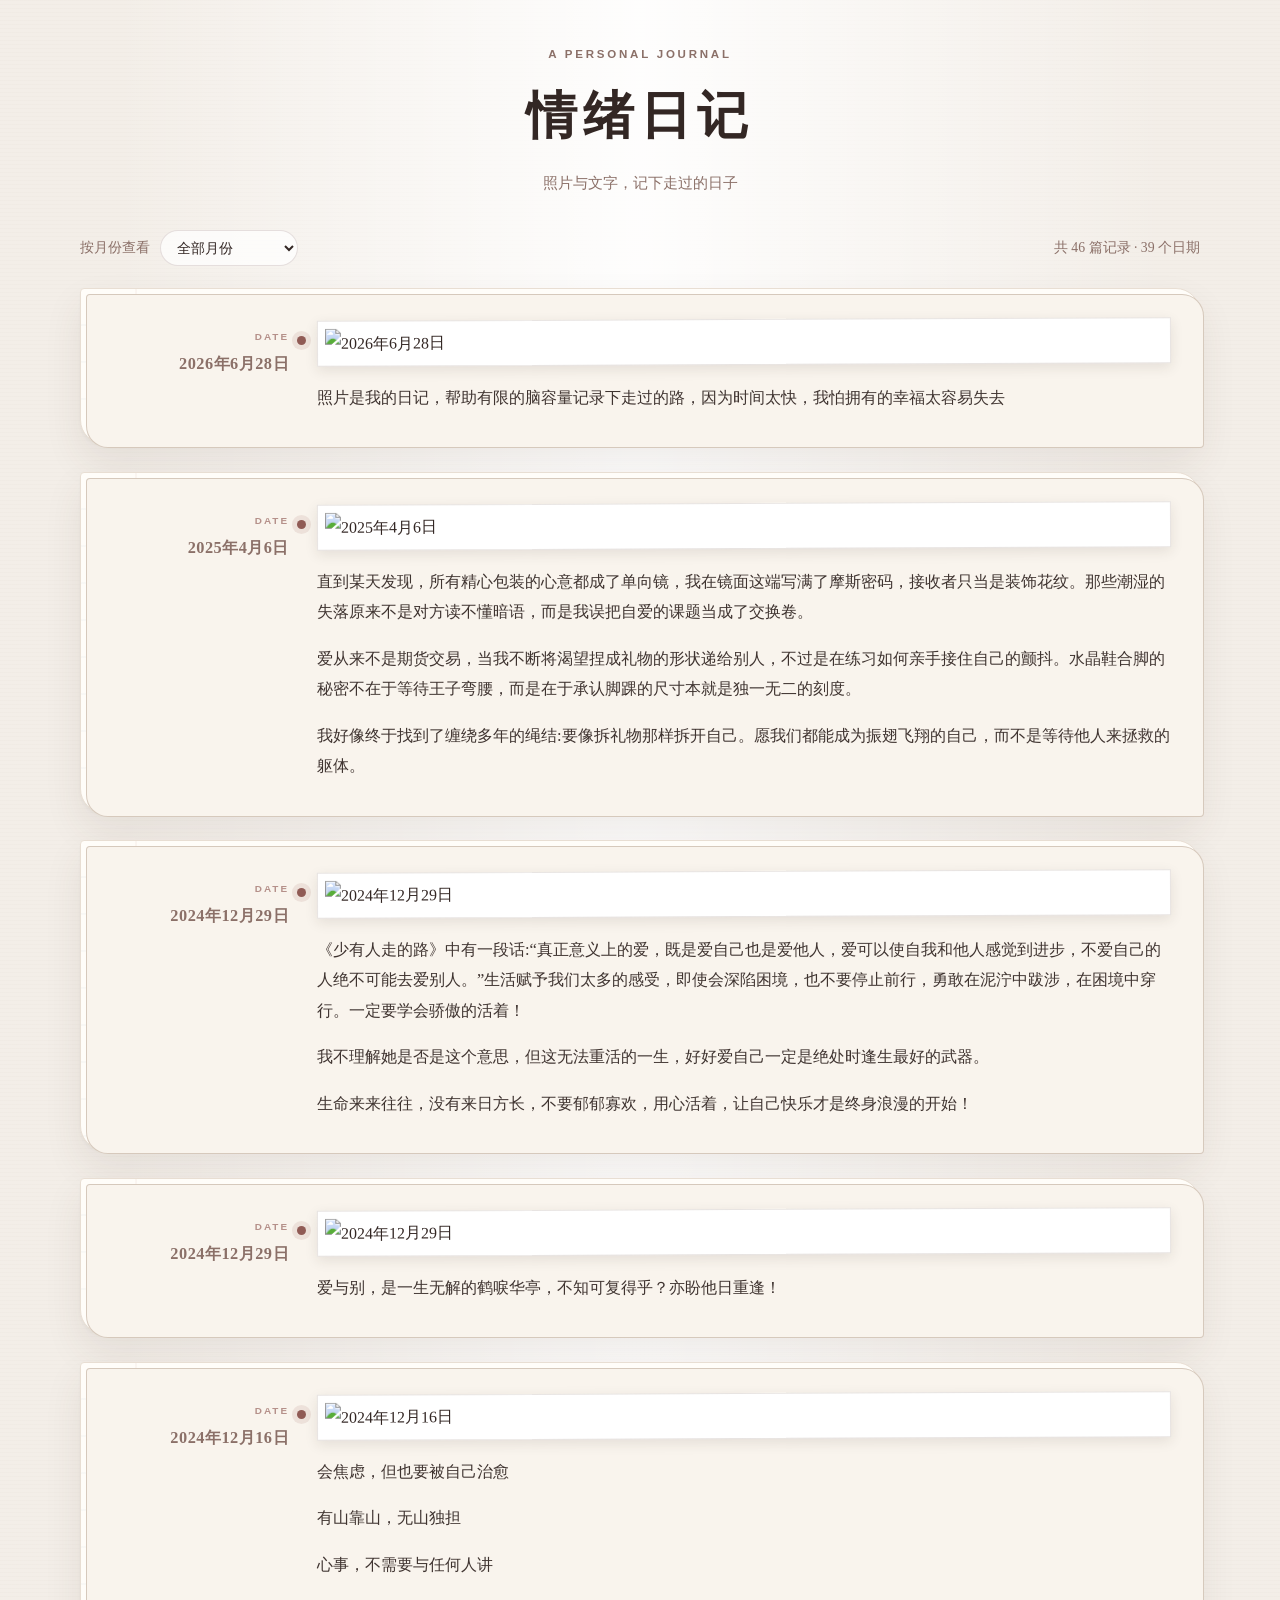
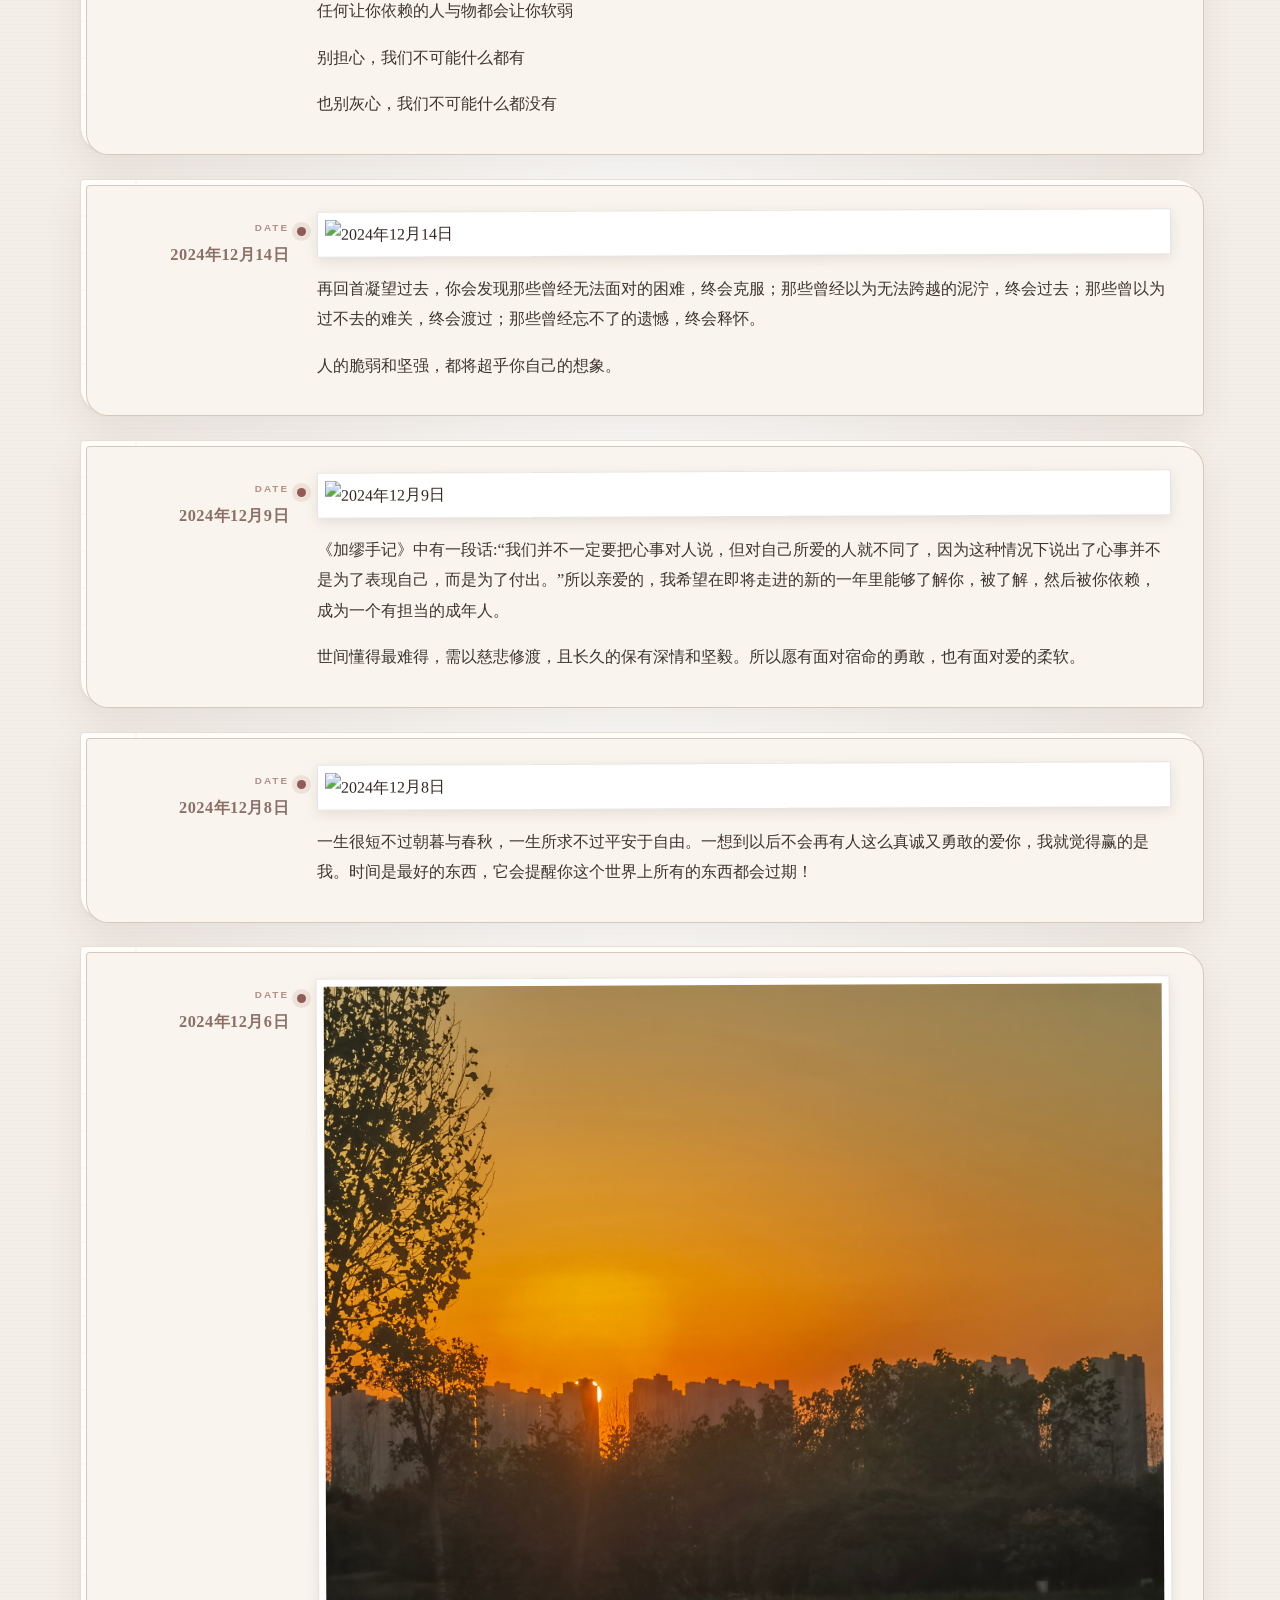
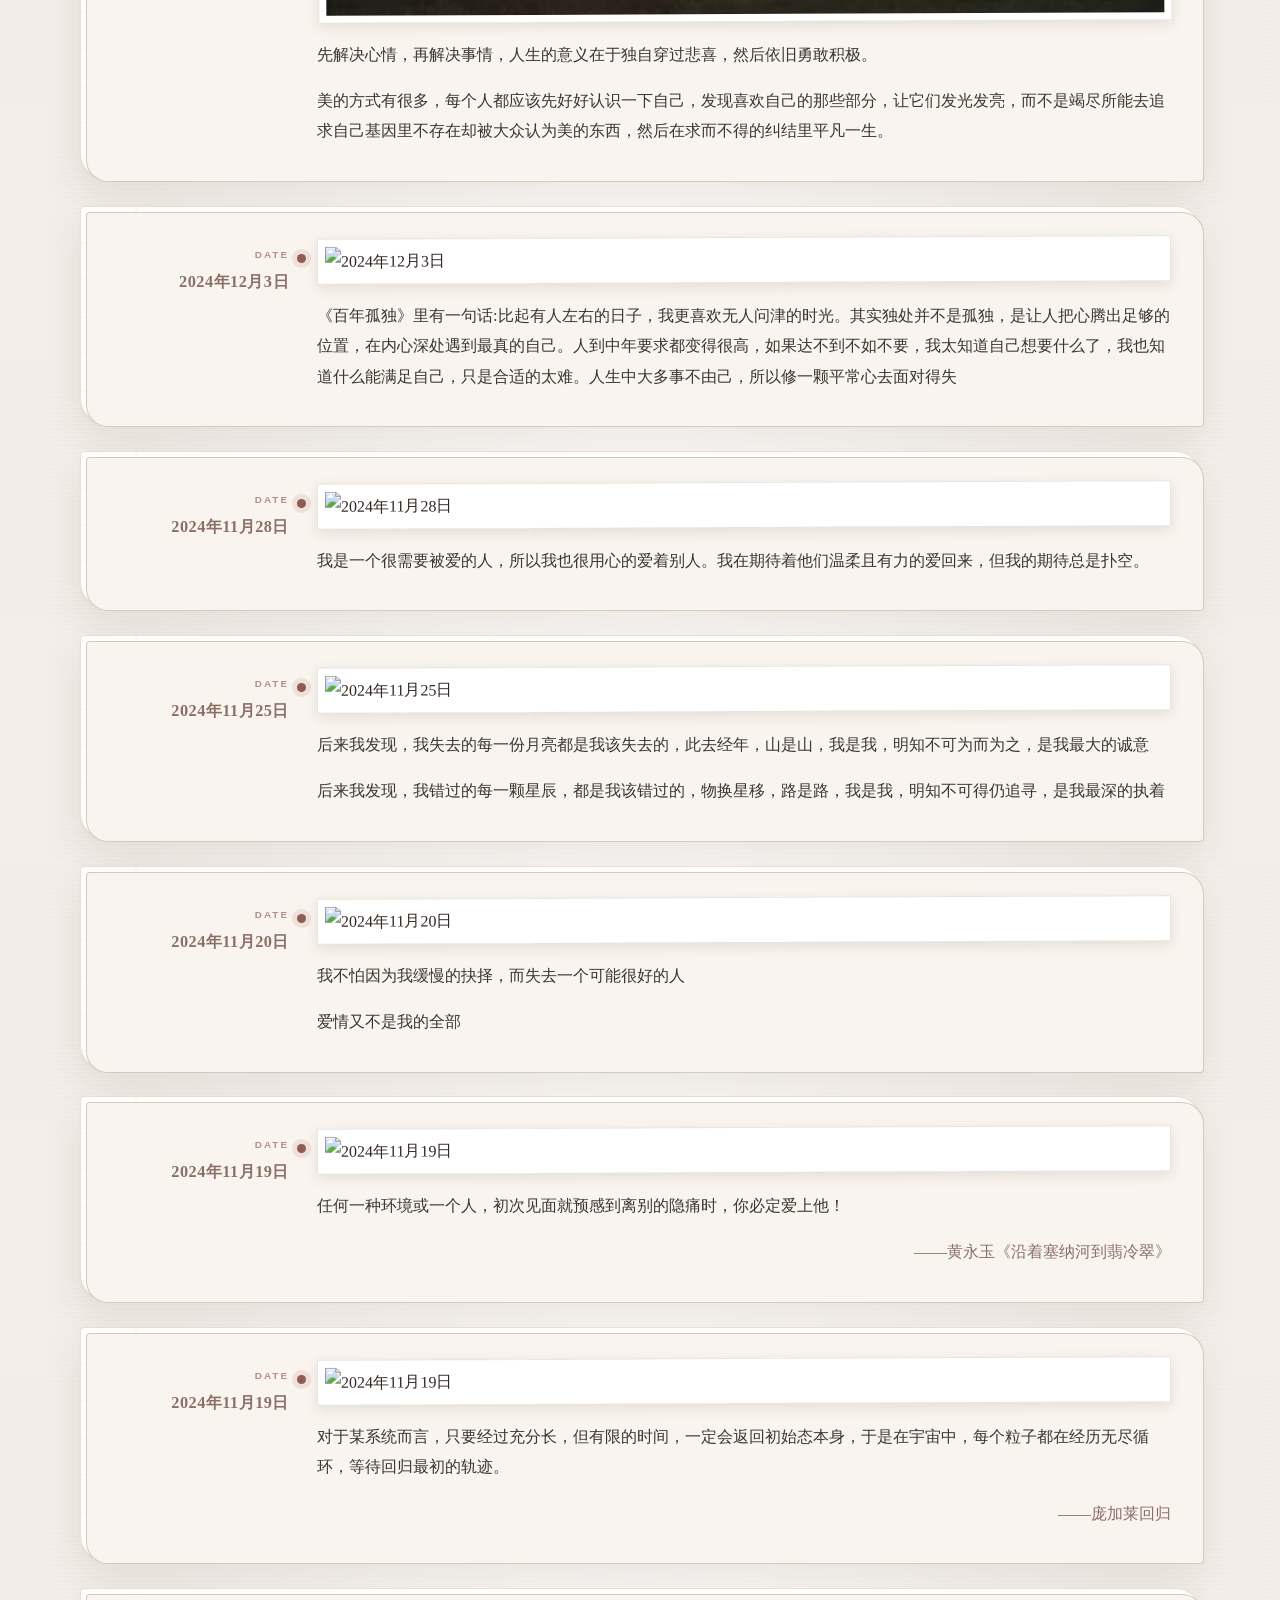
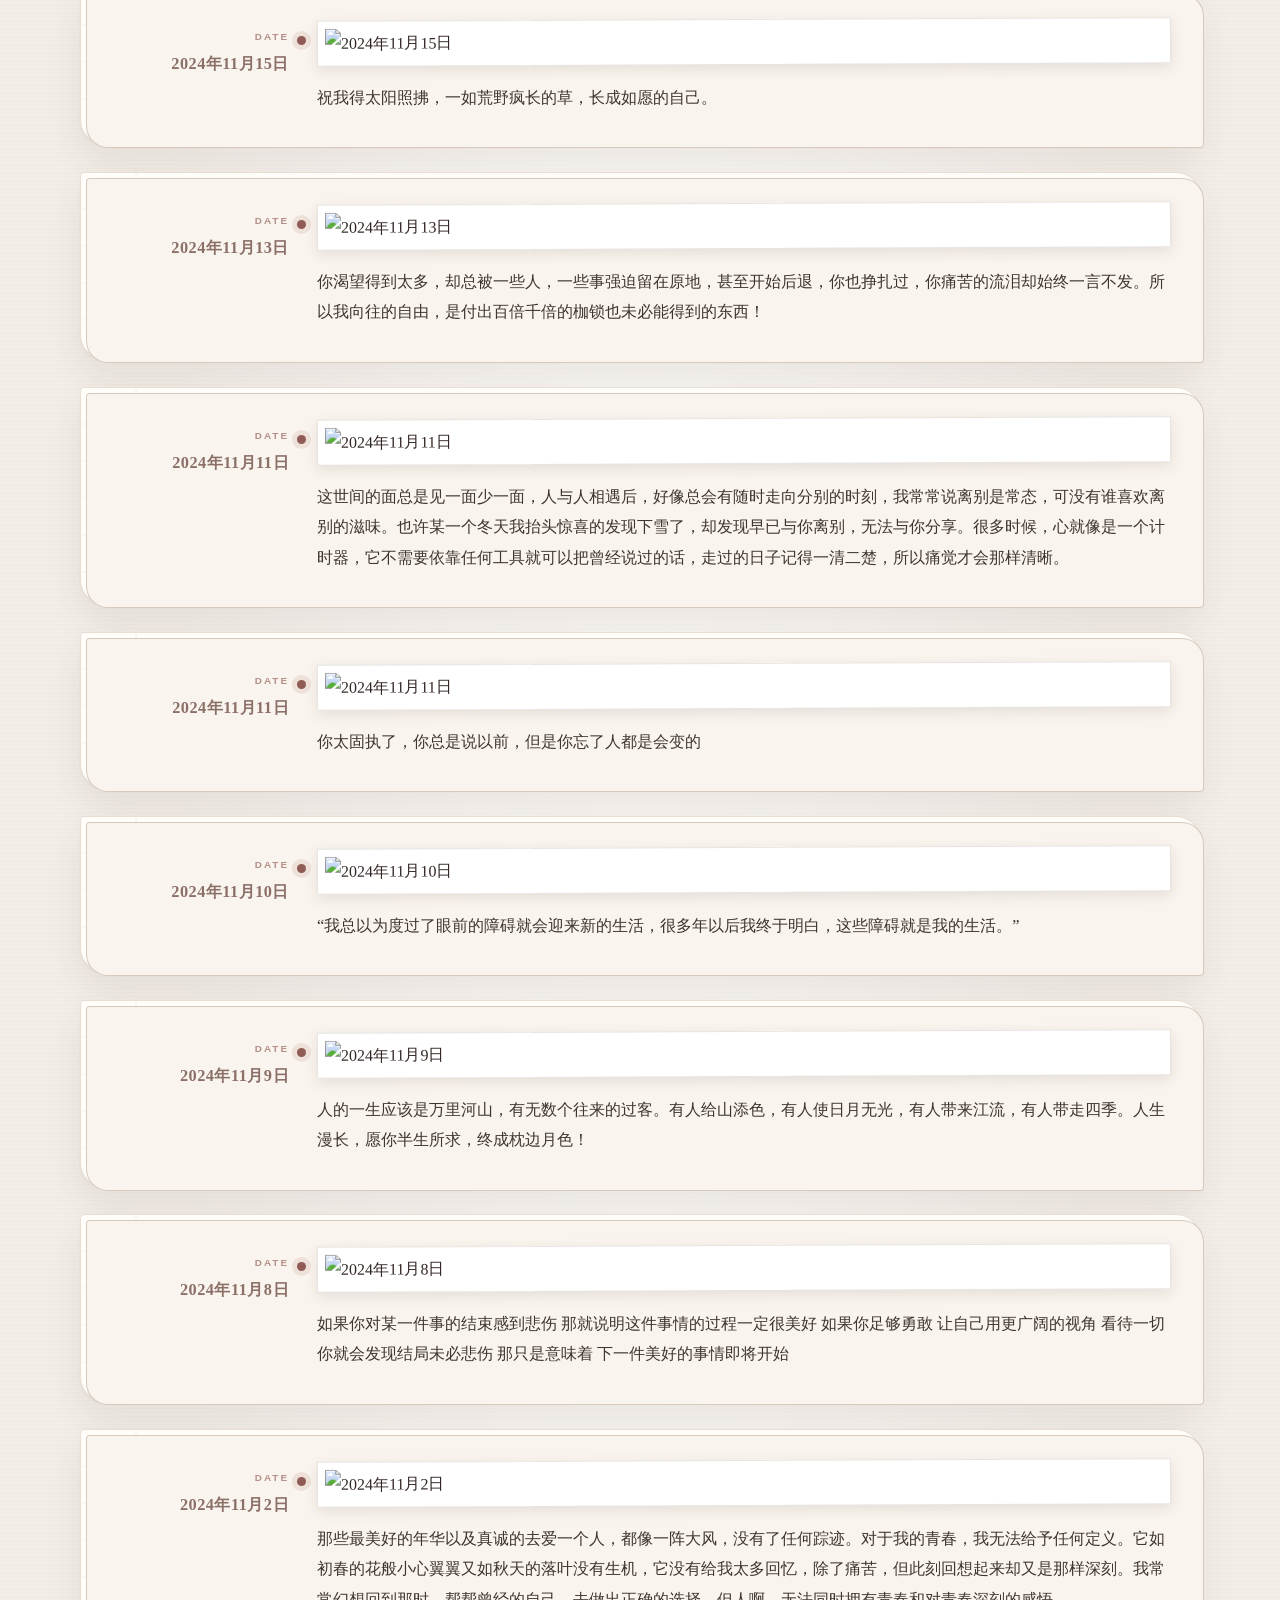
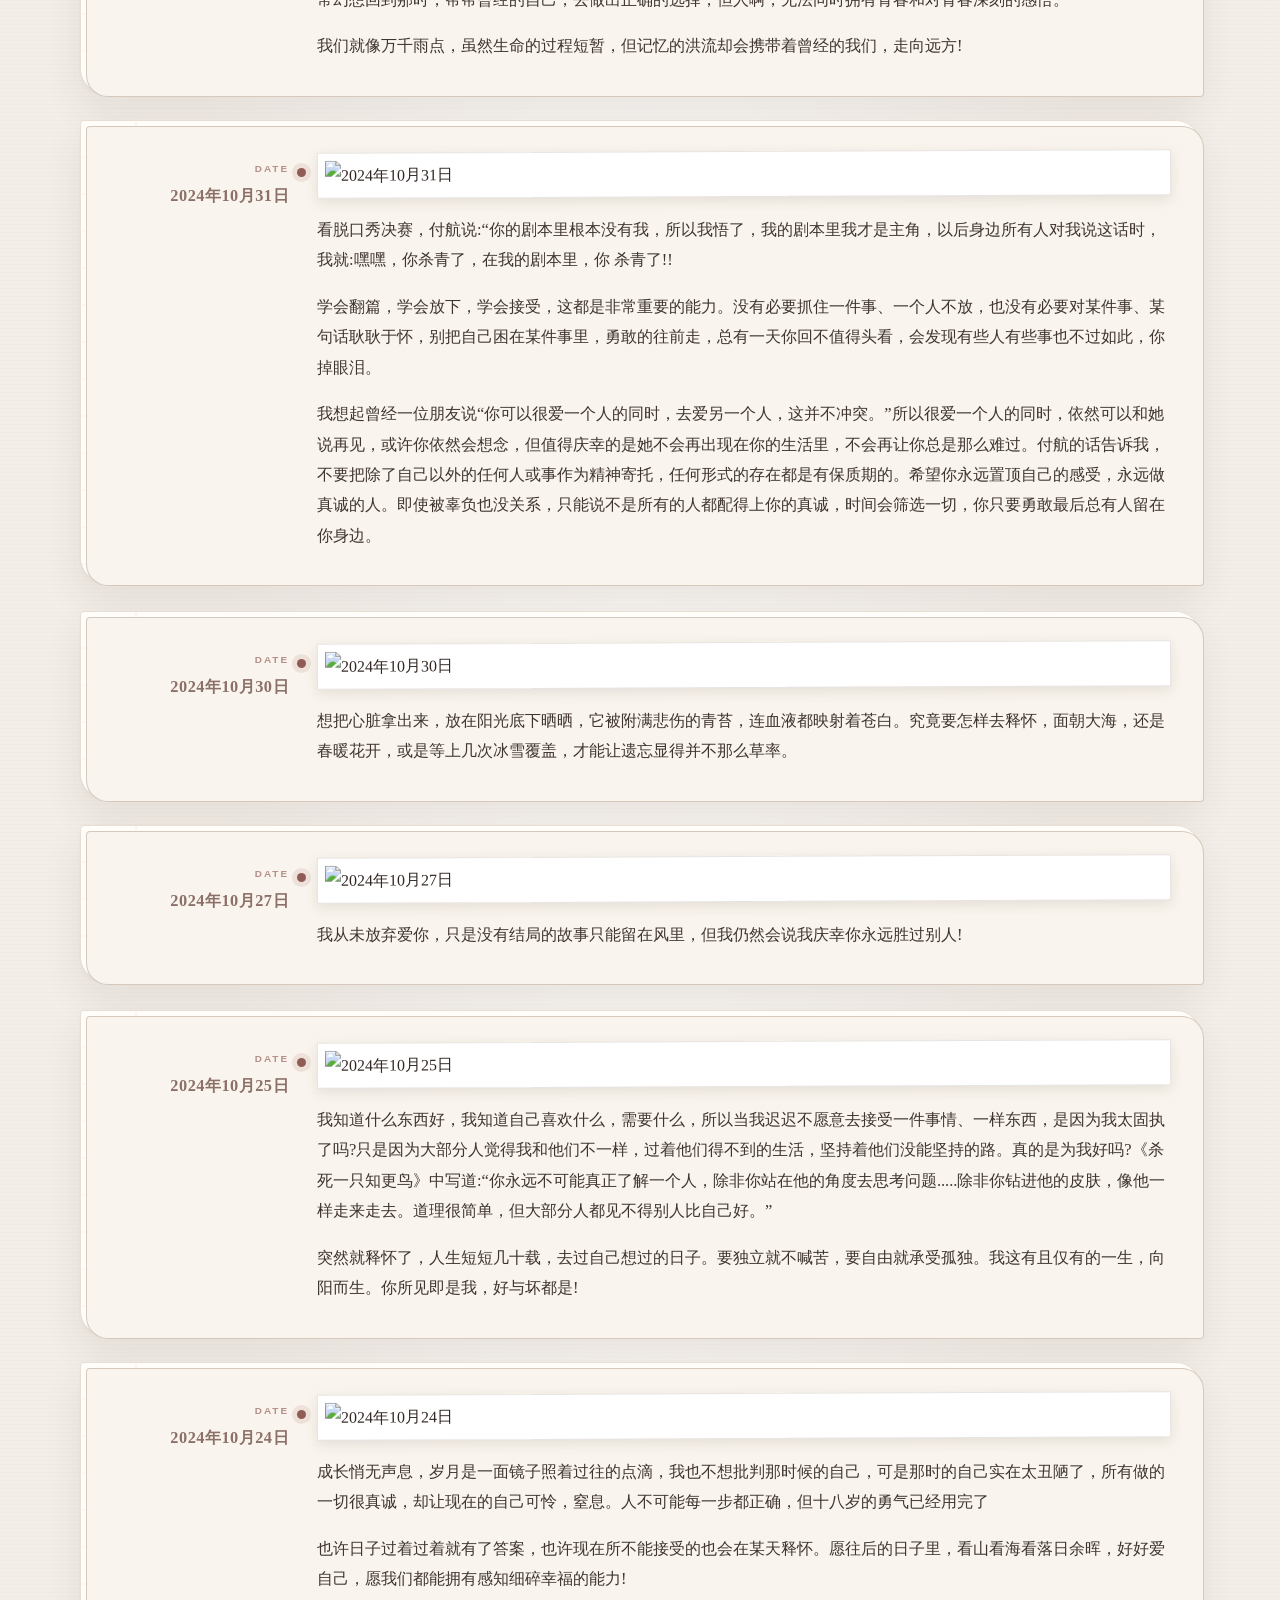
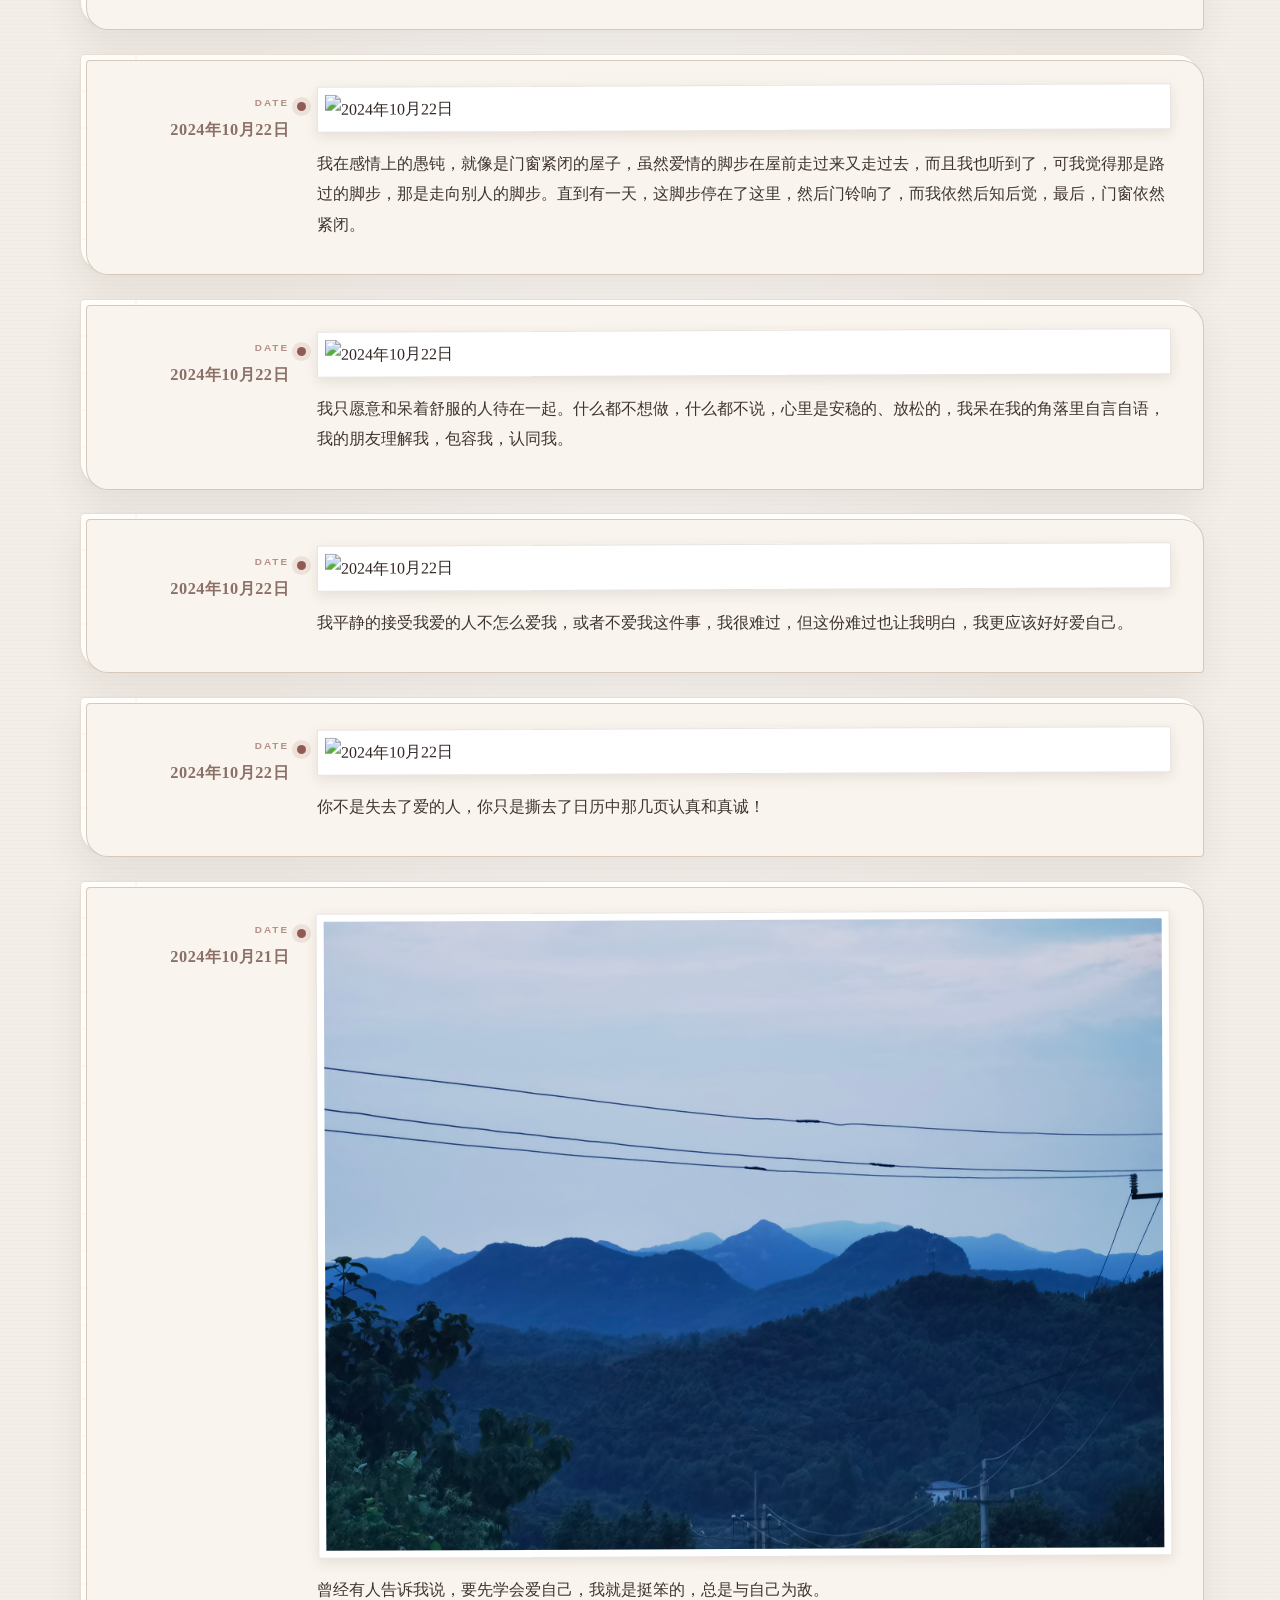
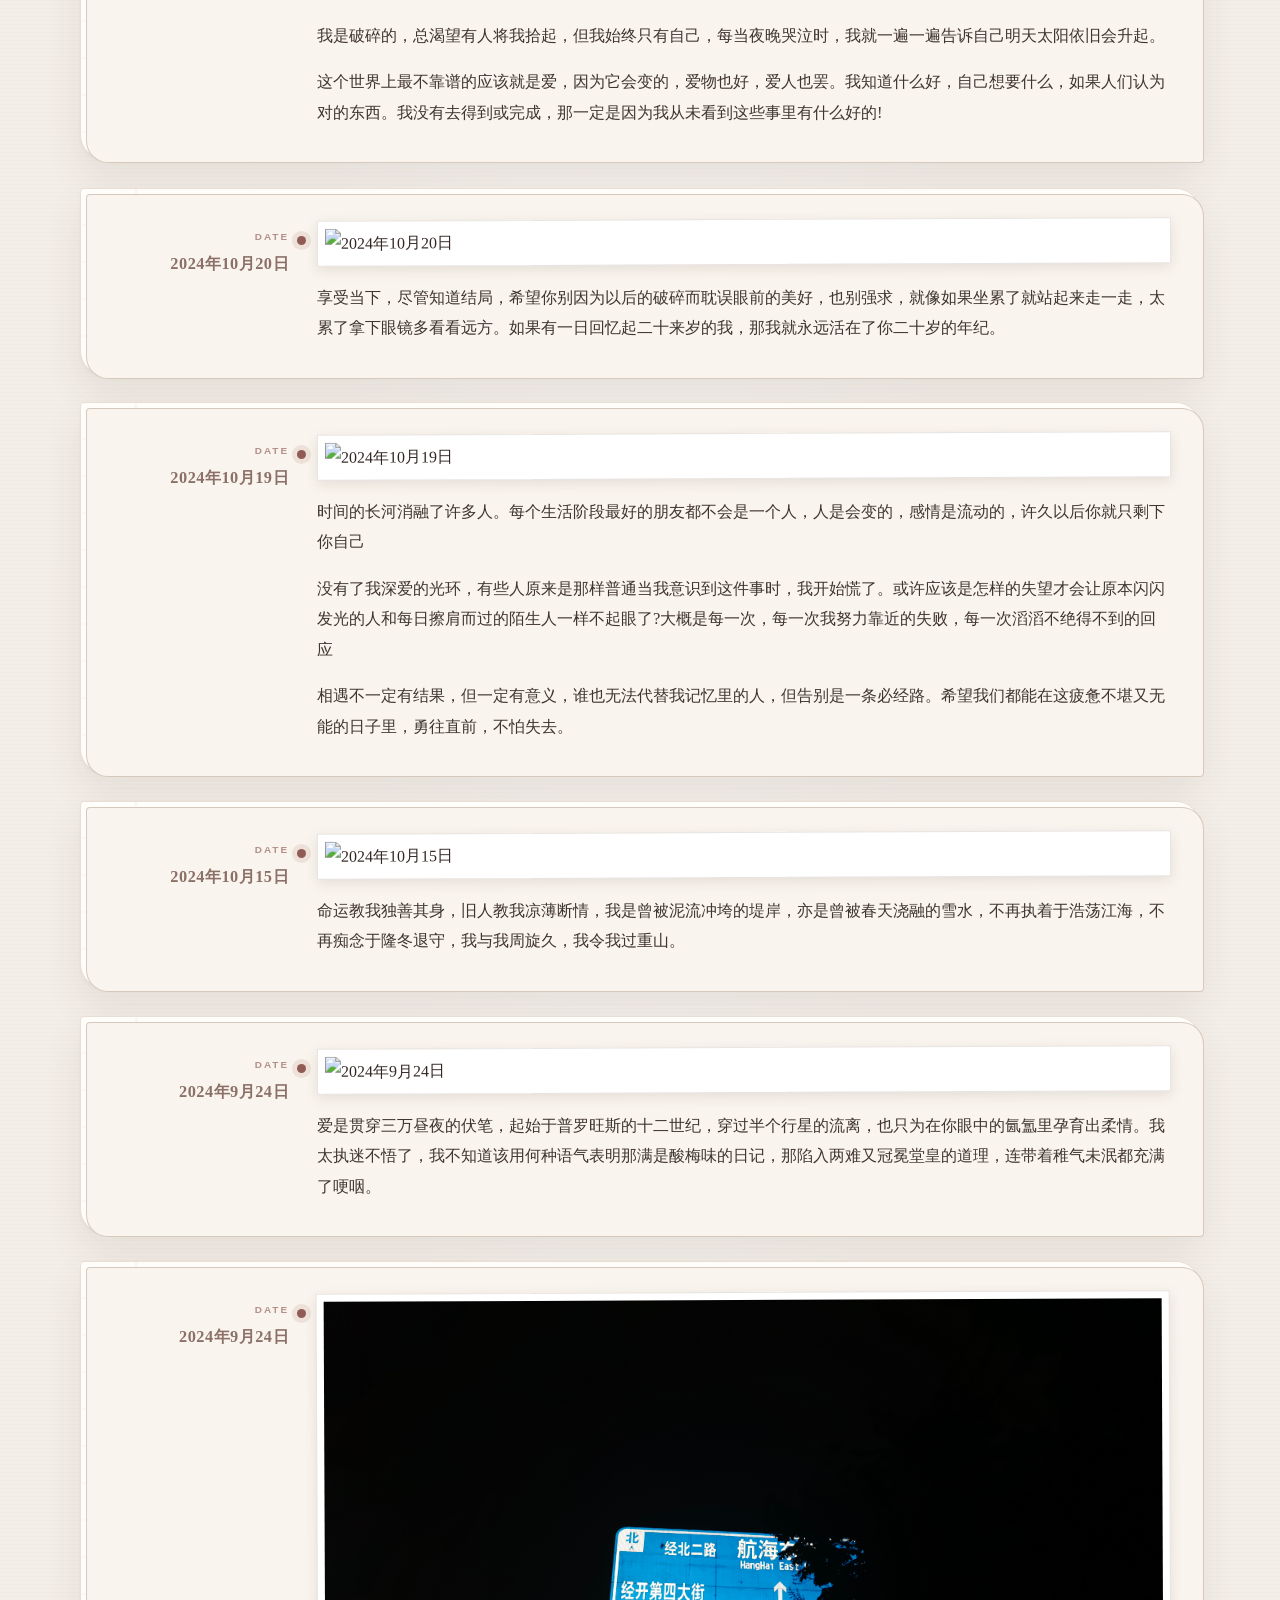
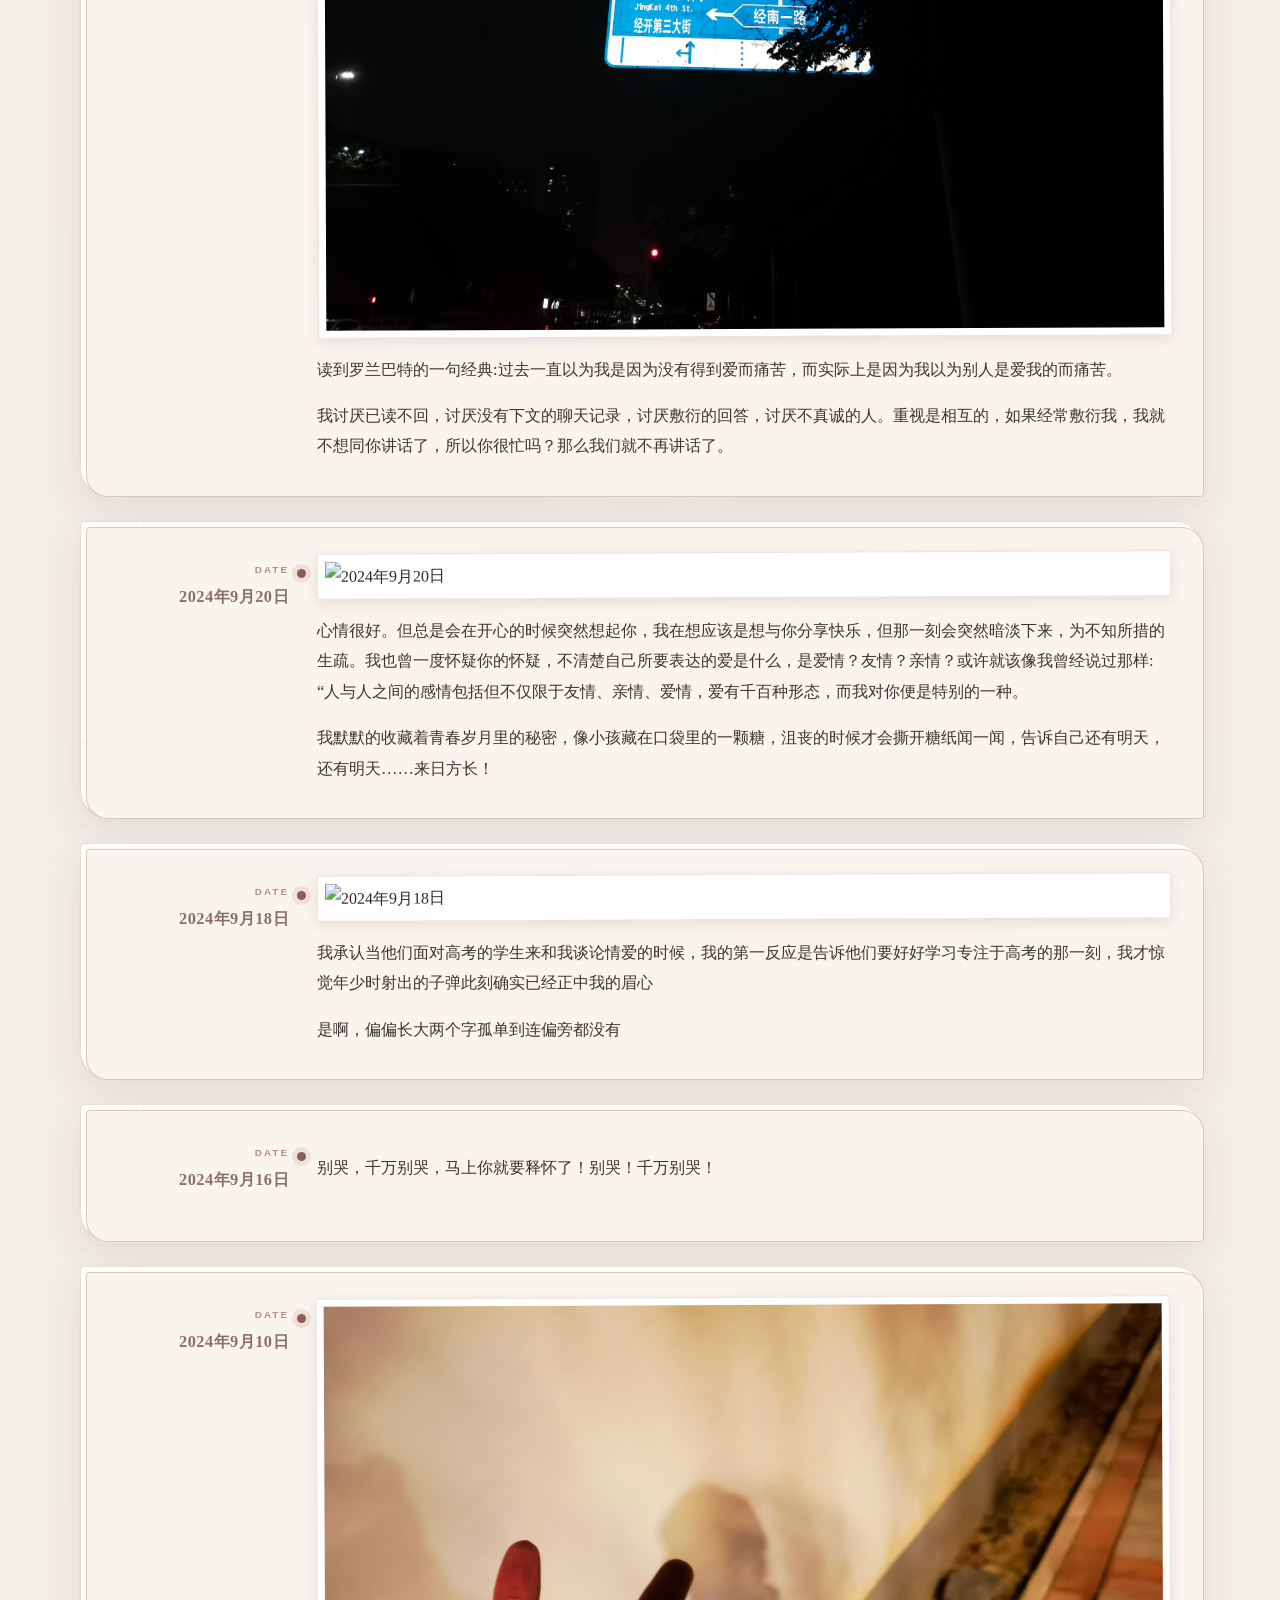
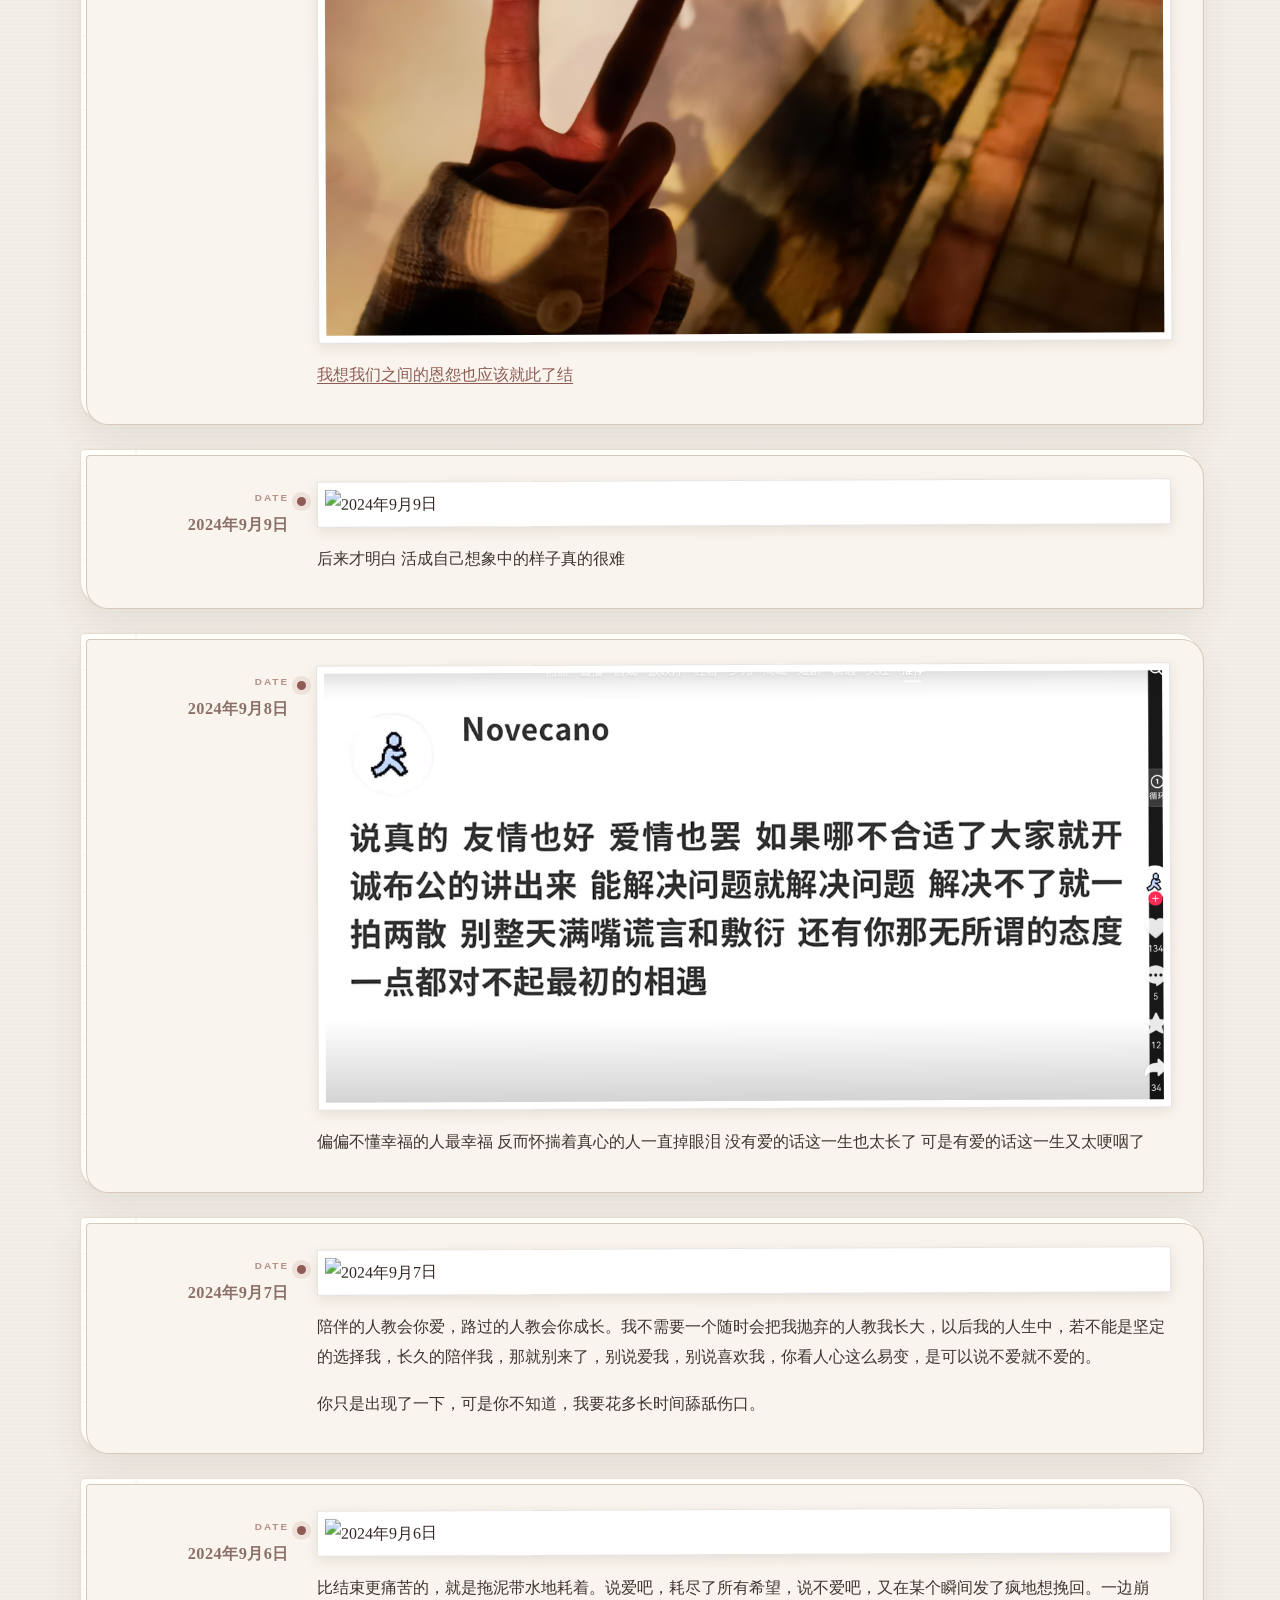
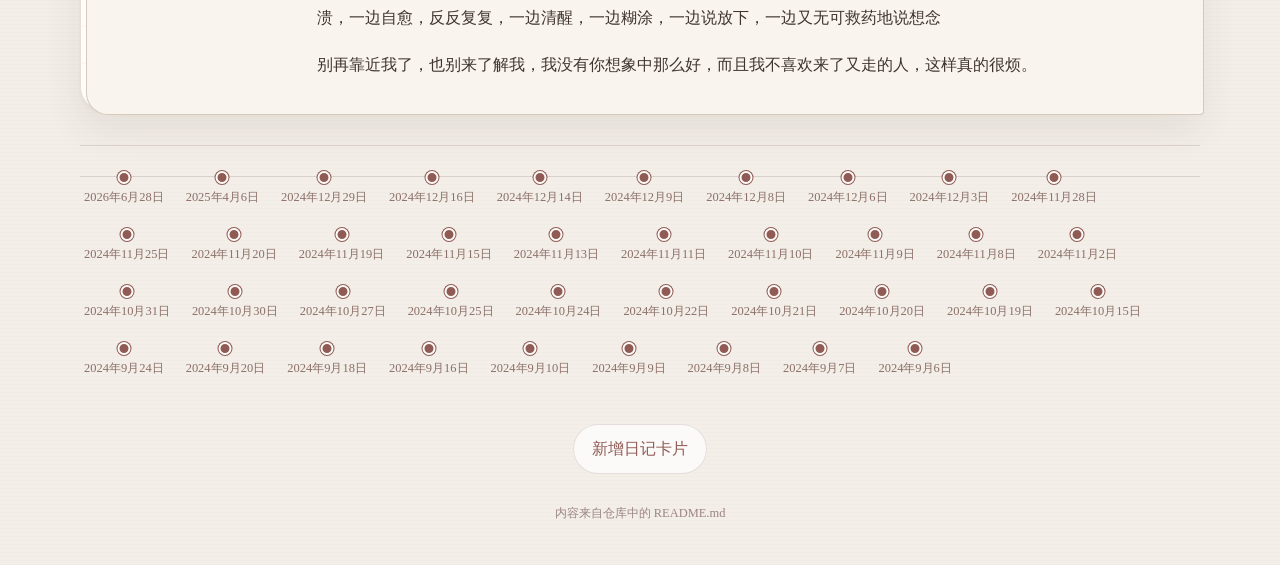
==== frontend/index.html @ 535181c1 "Organize frontend pages and assets under frontend/ with root compatibility redirects" ====
<!doctype html>
<html lang="zh-CN">
  <head>
    <meta charset="utf-8" />
    <meta name="viewport" content="width=device-width, initial-scale=1" />
    <meta name="theme-color" content="#f5f0ec" />
    <meta name="description" content="按日期整理的照片与文字记录。" />
    <title>情绪日记 · 时间线</title>
    <link rel="stylesheet" href="./styles.css" />
    <link rel="stylesheet" href="./timeline.css" />
  </head>
  <body>
    <div class="page-shell">
      <header class="topbar">
        <p class="eyebrow">A PERSONAL JOURNAL</p>
        <h1>情绪日记</h1>
        <p class="subtitle">照片与文字，记下走过的日子</p>
      </header>

      <section class="controls" aria-label="日记筛选">
        <label class="month-filter">
          <span>按月份查看</span>
          <select id="month-filter" aria-label="按月份筛选"></select>
        </label>
        <p id="page-status" class="page-status" aria-live="polite"></p>
      </section>

      <div class="journal-layout">
        <main id="timeline" class="timeline" aria-live="polite"></main>
        <nav id="date-timeline" class="date-timeline" aria-label="日记日期时间线"></nav>
      </div>

      <p class="editor-link-wrap">
        <a class="editor-link" href="./editor.html">新增日记卡片</a>
      </p>

      <footer class="footer">内容来自仓库中的 README.md</footer>
    </div>

    <dialog id="lightbox" class="lightbox" aria-label="照片预览">
      <button id="lightbox-close" class="lightbox-close" type="button" aria-label="关闭照片预览">×</button>
      <button id="lightbox-prev" class="lightbox-arrow lightbox-prev" type="button" aria-label="上一张照片">‹</button>
      <img id="lightbox-image" alt="照片放大预览" />
      <button id="lightbox-next" class="lightbox-arrow lightbox-next" type="button" aria-label="下一张照片">›</button>
      <p id="lightbox-caption" class="lightbox-caption"></p>
    </dialog>

    <script src="./script.js" defer></script>
  </body>
</html>
---- frontend/styles.css ----
:root {
  color-scheme: light;
  --bg: #f3eee8;
  --paper: #fffdf9;
  --paper-edge: #e8ded3;
  --ink: #332724;
  --muted: #8b7068;
  --line: rgba(105, 73, 70, 0.16);
  --accent: #905b55;
  --shadow: 0 16px 42px rgba(76, 52, 43, 0.09);
}

* { box-sizing: border-box; }
html { scroll-behavior: smooth; }
body {
  margin: 0;
  min-height: 100vh;
  background:
    radial-gradient(ellipse at 50% 0, rgba(255,255,255,.92), transparent 58%),
    repeating-linear-gradient(0deg, rgba(126,93,76,.018) 0, rgba(126,93,76,.018) 1px, transparent 1px, transparent 4px),
    var(--bg);
  color: var(--ink);
  font-family: "Noto Serif SC", "Songti SC", "STSong", "PingFang SC", "Microsoft YaHei", serif;
  line-height: 1.85;
}
body.dialog-open { overflow: hidden; }
button, select { font: inherit; }
.page-shell { width: min(1120px, calc(100vw - 36px)); margin: 0 auto; padding: 46px 0 40px; }
.topbar { text-align: center; margin-bottom: 32px; }
.eyebrow { margin: 0 0 6px; color: var(--muted); font: 600 .72rem/1.5 sans-serif; letter-spacing: .24em; }
.topbar h1 { margin: 0; font-size: clamp(2rem, 4vw, 3.2rem); letter-spacing: .12em; font-weight: 600; }
.subtitle { margin: 6px 0 0; color: var(--muted); font-size: .94rem; }
.controls { display: flex; justify-content: space-between; align-items: center; gap: 16px; margin: 0 0 22px; }
.month-filter { display: inline-flex; align-items: center; gap: 10px; color: var(--muted); font-size: .9rem; }
.month-filter select { min-width: 130px; padding: 8px 32px 8px 12px; color: var(--ink); background: rgba(255,255,255,.72); border: 1px solid var(--line); border-radius: 999px; }
.page-status { margin: 0; color: var(--muted); font-size: .86rem; }
.timeline { min-height: 220px; perspective: 1400px; touch-action: pan-y; }

/* A layered paper sheet with notebook ruling and a warm card shadow. */
.entry {
  position: relative;
  display: grid;
  grid-template-columns: 180px minmax(0, 1fr);
  gap: 28px;
  align-items: start;
  padding: 30px 28px;
  border: 1px solid var(--paper-edge);
  border-radius: 4px 24px 4px 24px;
  background:
    linear-gradient(90deg, transparent 0, transparent 54px, rgba(181,120,110,.12) 55px, transparent 56px),
    repeating-linear-gradient(to bottom, transparent 0, transparent 35px, rgba(102,132,157,.075) 36px, transparent 37px),
    var(--paper);
  box-shadow: 0 2px 3px rgba(64,43,35,.035), 0 18px 38px rgba(76,52,43,.09);
  transform-origin: 50% 50%;
  will-change: transform, opacity, filter;
  transition: box-shadow .25s ease, transform .25s ease;
}
.entry::before {
  content: "";
  position: absolute;
  inset: 5px -5px -5px 5px;
  z-index: -1;
  border: 1px solid rgba(187,167,149,.55);
  border-radius: 4px 22px 4px 22px;
  background: #f9f4ed;
}
.entry:hover { box-shadow: 0 4px 8px rgba(64,43,35,.04), 0 24px 48px rgba(76,52,43,.12); }
.entry-date { position: relative; margin: 6px 0 0; padding: 5px 0 12px; text-align: right; color: var(--muted); font-size: 1.02rem; font-weight: 600; letter-spacing: .03em; }
.entry-date::before { content: "DATE"; display: block; margin-bottom: 5px; color: rgba(144,91,85,.65); font: 600 .62rem/1.4 sans-serif; letter-spacing: .2em; }
.entry-date::after { content: ""; position: absolute; top: 11px; right: -17px; width: 9px; height: 9px; border-radius: 50%; background: var(--accent); box-shadow: 0 0 0 5px rgba(144,91,85,.12); }
.entry-body { display: flex; flex-direction: column; gap: 18px; min-width: 0; }
.entry-image-list { display: flex; flex-direction: column; gap: 14px; }
.entry-image { overflow: hidden; margin: 0; padding: 7px; border: 1px solid rgba(122,98,83,.17); background: #fff; box-shadow: 0 4px 13px rgba(50,38,31,.1); transform: rotate(-.25deg); }
.entry-image:nth-child(even) { transform: rotate(.25deg); }
.entry-image img { display: block; width: 100%; max-height: 650px; object-fit: cover; cursor: zoom-in; transition: transform .3s ease; }
.entry-image img:hover { transform: scale(1.015); }
.entry-text { color: rgba(51,39,36,.94); font-size: 1.03rem; }
.entry-text p { margin: 0 0 1rem; overflow-wrap: anywhere; }
.entry-text p:last-child { margin-bottom: 0; }
.entry-text .attribution { text-align: right; color: var(--muted); }
.entry-text a { color: var(--accent); text-decoration-thickness: 1px; text-underline-offset: 3px; }
.entry-leave-to-left { pointer-events: none; animation: card-leave-left .19s ease-in both; }
.entry-leave-to-right { pointer-events: none; animation: card-leave-right .19s ease-in both; }
.entry-arrive-from-right { animation: card-arrive-right .46s cubic-bezier(.2,.72,.24,1) both; }
.entry-arrive-from-left { animation: card-arrive-left .46s cubic-bezier(.2,.72,.24,1) both; }
@keyframes card-leave-left { to { opacity: 0; transform: translateX(-36px) rotateY(3deg) scale(.985); filter: blur(2px); } }
@keyframes card-leave-right { to { opacity: 0; transform: translateX(36px) rotateY(-3deg) scale(.985); filter: blur(2px); } }
@keyframes card-arrive-right { from { opacity: 0; transform: translateX(42px) rotateY(-4deg) scale(.975); filter: blur(2px); } to { opacity: 1; transform: translateX(0) rotateY(0) scale(1); filter: blur(0); } }
@keyframes card-arrive-left { from { opacity: 0; transform: translateX(-42px) rotateY(4deg) scale(.975); filter: blur(2px); } to { opacity: 1; transform: translateX(0) rotateY(0) scale(1); filter: blur(0); } }
.pagination { display: flex; align-items: center; justify-content: center; gap: 18px; margin: 24px 0 0; }
.pagination[hidden] { display: none; }
.page-button { min-width: 112px; padding: 9px 16px; border: 1px solid var(--line); border-radius: 999px; color: var(--ink); background: rgba(255,255,255,.78); cursor: pointer; transition: background .2s ease, transform .2s ease; }
.page-button:hover:not(:disabled) { background: white; transform: translateY(-1px); }
.page-button:disabled { opacity: .42; cursor: not-allowed; }
.pagination-label { min-width: 72px; text-align: center; color: var(--muted); font-variant-numeric: tabular-nums; }
.empty-state { margin: 0; padding: 38px 20px; text-align: center; color: var(--muted); background: var(--paper); border: 1px solid var(--line); border-radius: 18px; }
.editor-link-wrap { margin: 28px 0 0; text-align: center; }
.editor-link { display: inline-block; padding: 9px 18px; border: 1px solid var(--line); border-radius: 999px; color: var(--accent); background: rgba(255,255,255,.72); text-decoration: none; }
.editor-link:hover { background: #fff; }
.footer { padding: 28px 0 0; text-align: center; color: rgba(128,98,96,.75); font-size: .78rem; }
.lightbox { width: min(96vw, 1300px); max-width: none; max-height: 96vh; padding: 52px 72px 30px; border: 0; border-radius: 16px; background: rgba(24,20,20,.96); color: white; overflow: auto; }
.lightbox::backdrop { background: rgba(20,16,16,.88); backdrop-filter: blur(5px); }
.lightbox img { display: block; max-width: 100%; max-height: calc(90vh - 100px); margin: 0 auto; object-fit: contain; }
.lightbox-close, .lightbox-arrow { position: absolute; display: grid; place-items: center; border: 0; color: white; background: rgba(255,255,255,.12); cursor: pointer; }
.lightbox-close { top: 12px; right: 16px; width: 40px; height: 40px; border-radius: 50%; font-size: 28px; line-height: 1; }
.lightbox-arrow { top: 50%; width: 44px; height: 56px; transform: translateY(-50%); border-radius: 10px; font-size: 40px; }
.lightbox-prev { left: 14px; }
.lightbox-next { right: 14px; }
.lightbox-caption { margin: 12px 0 0; text-align: center; color: rgba(255,255,255,.78); font-size: .88rem; }
@media (max-width: 700px) {
  .page-shell { width: min(94vw, 620px); padding: 28px 0 30px; }
  .topbar { margin-bottom: 22px; }
  .controls { align-items: flex-start; flex-direction: column; gap: 8px; }
  .entry { grid-template-columns: 1fr; gap: 10px; padding: 22px 16px 22px 22px; border-radius: 4px 20px 4px 20px; background: repeating-linear-gradient(to bottom, transparent 0, transparent 35px, rgba(102,132,157,.075) 36px, transparent 37px), var(--paper); }
  .entry::before { inset: 4px -4px -4px 4px; }
  .entry-date { margin: 0; padding: 0; text-align: center; }
  .entry-date::before { display: inline; margin-right: 8px; }
  .entry-date::after { display: none; }
  .entry-body { gap: 12px; }
  .entry-text { order: 1; }
  .entry-image-list { order: 2; }
  .pagination { gap: 8px; }
  .page-button { min-width: 0; padding: 8px 12px; font-size: .88rem; }
  .lightbox { width: 100vw; max-height: 100dvh; padding: 56px 44px 24px; border-radius: 0; }
  .lightbox img { max-height: calc(92dvh - 100px); }
  .lightbox-prev { left: 4px; }
  .lightbox-next { right: 4px; }
}
@media (prefers-reduced-motion: reduce) {
  *, *::before, *::after { scroll-behavior: auto !important; animation-duration: .01ms !important; transition-duration: .01ms !important; }
}
---- frontend/timeline.css ----
.journal-layout {
  display: flex;
  flex-direction: column;
}

.journal-layout > .timeline {
  order: 1;
  min-height: 0;
  display: grid;
  gap: 28px;
  perspective: none;
}

.journal-layout .entry {
  scroll-margin-top: 24px;
}

.date-timeline {
  order: 2;
  margin-top: 34px;
  padding: 18px 0 8px;
  border-top: 1px solid var(--line);
}

.date-timeline[hidden] {
  display: none;
}

.date-timeline-list {
  position: relative;
  display: flex;
  flex-wrap: wrap;
  gap: 8px 14px;
  margin: 0;
  padding: 0 0 4px;
  list-style: none;
}

.date-timeline-list::before {
  position: absolute;
  top: 12px;
  right: 0;
  left: 0;
  height: 1px;
  background: var(--line);
  content: "";
}

.date-timeline-item {
  position: relative;
  z-index: 1;
}

.date-timeline-link {
  position: relative;
  padding: 22px 4px 4px;
  border: 0;
  color: var(--muted);
  background: transparent;
  cursor: pointer;
  font-size: .78rem;
  white-space: nowrap;
}

.date-timeline-link::before {
  position: absolute;
  top: 7px;
  left: 50%;
  width: 9px;
  height: 9px;
  border: 2px solid var(--paper);
  border-radius: 50%;
  background: var(--accent);
  box-shadow: 0 0 0 1px var(--accent);
  content: "";
  transform: translateX(-50%);
}

.date-timeline-link:hover,
.date-timeline-link[aria-current="date"] {
  color: var(--accent);
  font-weight: 700;
}

.date-timeline-link:focus-visible {
  outline: 2px solid var(--accent);
  outline-offset: 3px;
  border-radius: 4px;
}

@media (max-width: 700px) {
  .journal-layout {
    display: grid;
    grid-template-columns: minmax(78px, 24%) minmax(0, 1fr);
    align-items: start;
    gap: 12px;
  }

  .journal-layout > .timeline {
    grid-column: 2;
    grid-row: 1;
    gap: 18px;
  }

  .date-timeline {
    position: sticky;
    top: 12px;
    grid-column: 1;
    grid-row: 1;
    align-self: start;
    max-height: calc(100dvh - 24px);
    margin: 0;
    padding: 0 0 0 10px;
    overflow-y: auto;
    border-top: 0;
    border-left: 1px solid var(--line);
  }

  .date-timeline-list {
    display: flex;
    flex-direction: column;
    flex-wrap: nowrap;
    gap: 2px;
    padding: 0;
  }

  .date-timeline-list::before {
    top: 0;
    right: auto;
    bottom: 0;
    left: 3px;
    width: 1px;
    height: auto;
  }

  .date-timeline-item {
    width: 100%;
  }

  .date-timeline-link {
    display: block;
    width: 100%;
    padding: 5px 2px 5px 14px;
    text-align: left;
    white-space: normal;
    font-size: .7rem;
    line-height: 1.5;
  }

  .date-timeline-link::before {
    top: 11px;
    left: 3px;
    width: 7px;
    height: 7px;
    transform: translateX(-50%);
  }
}
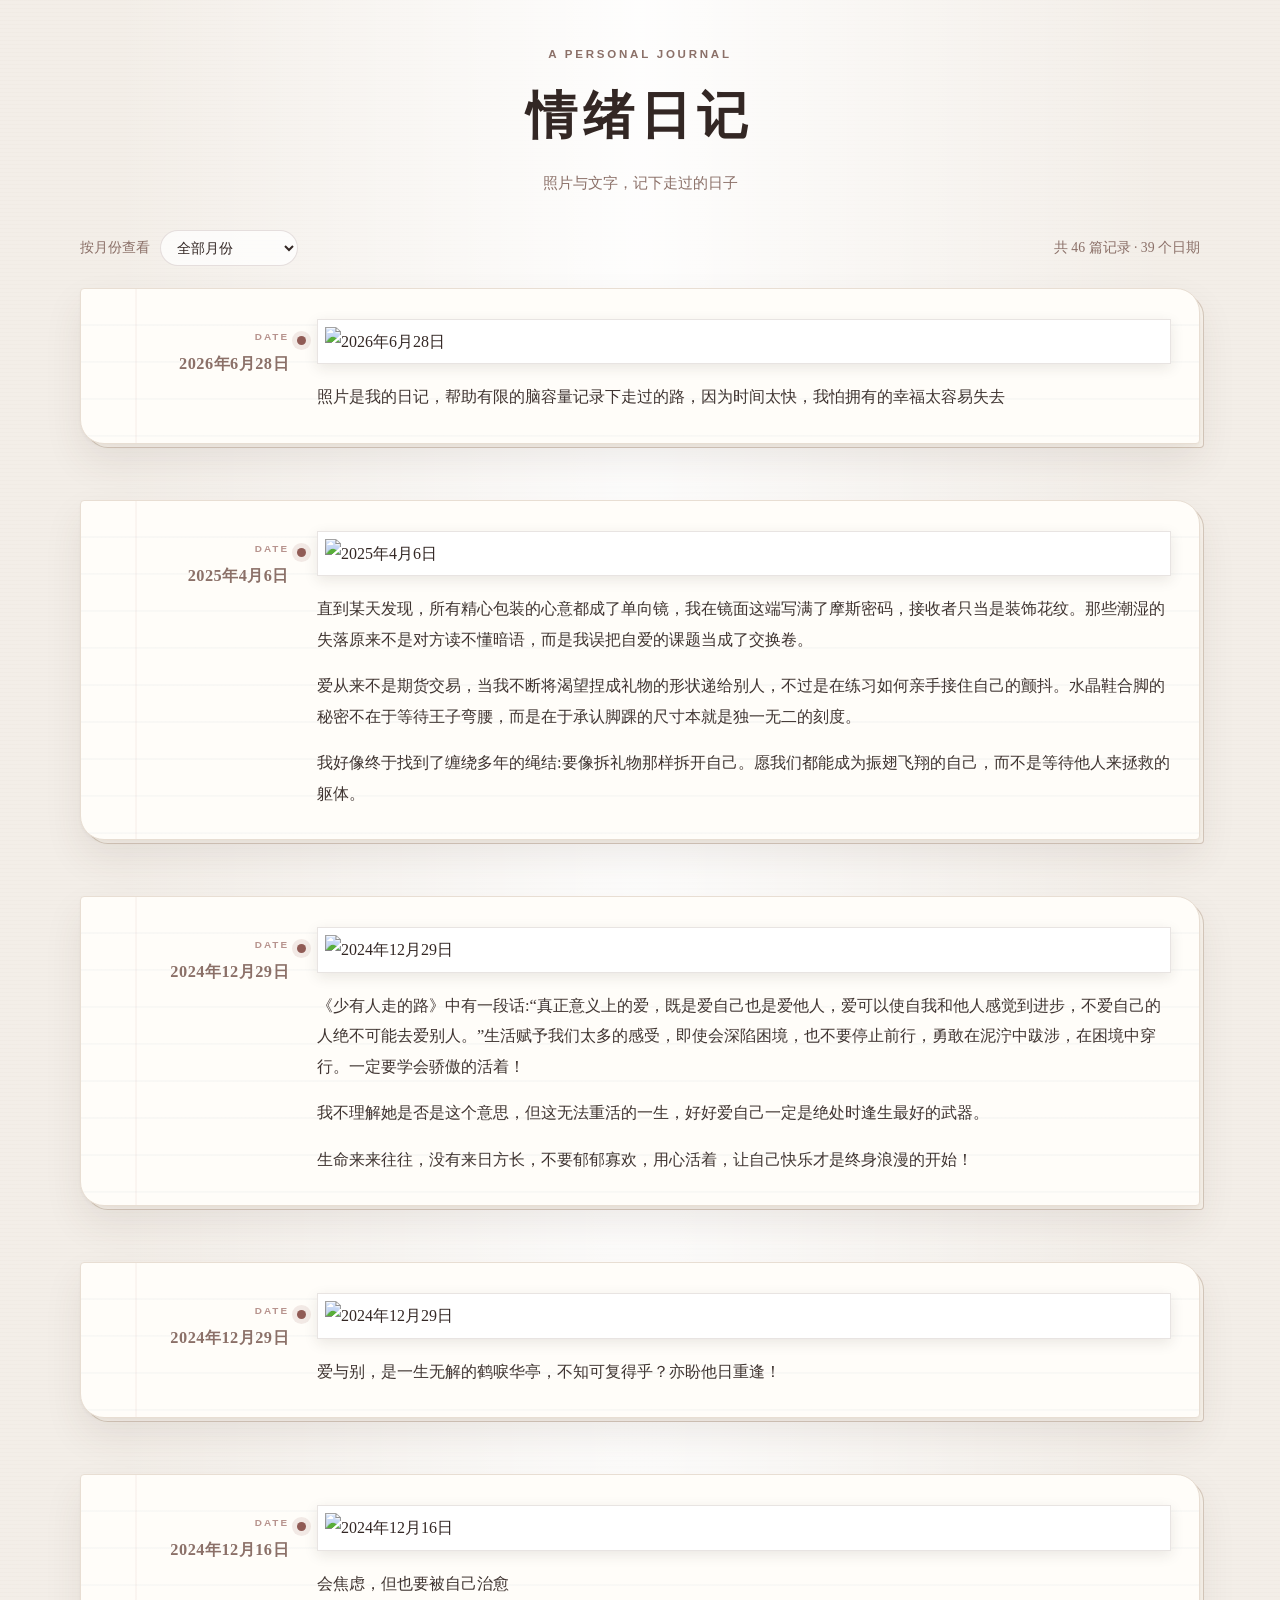
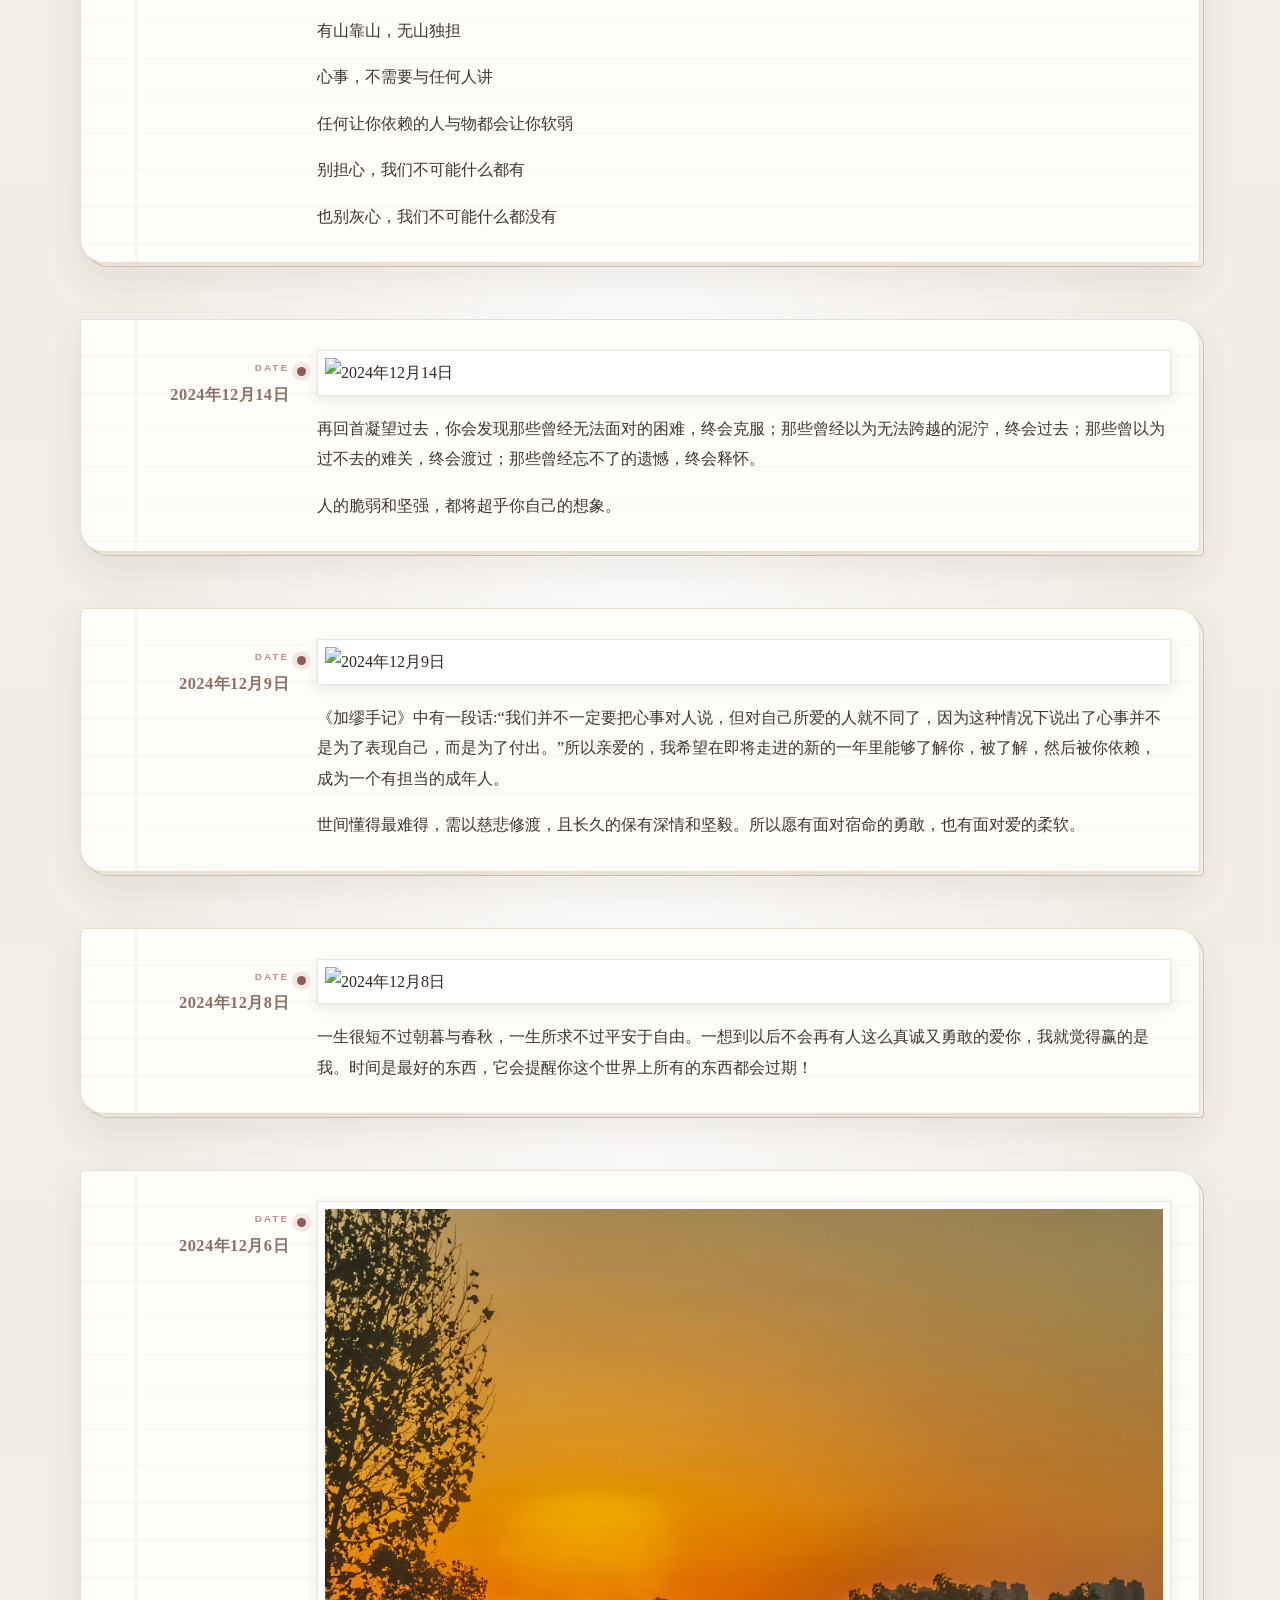
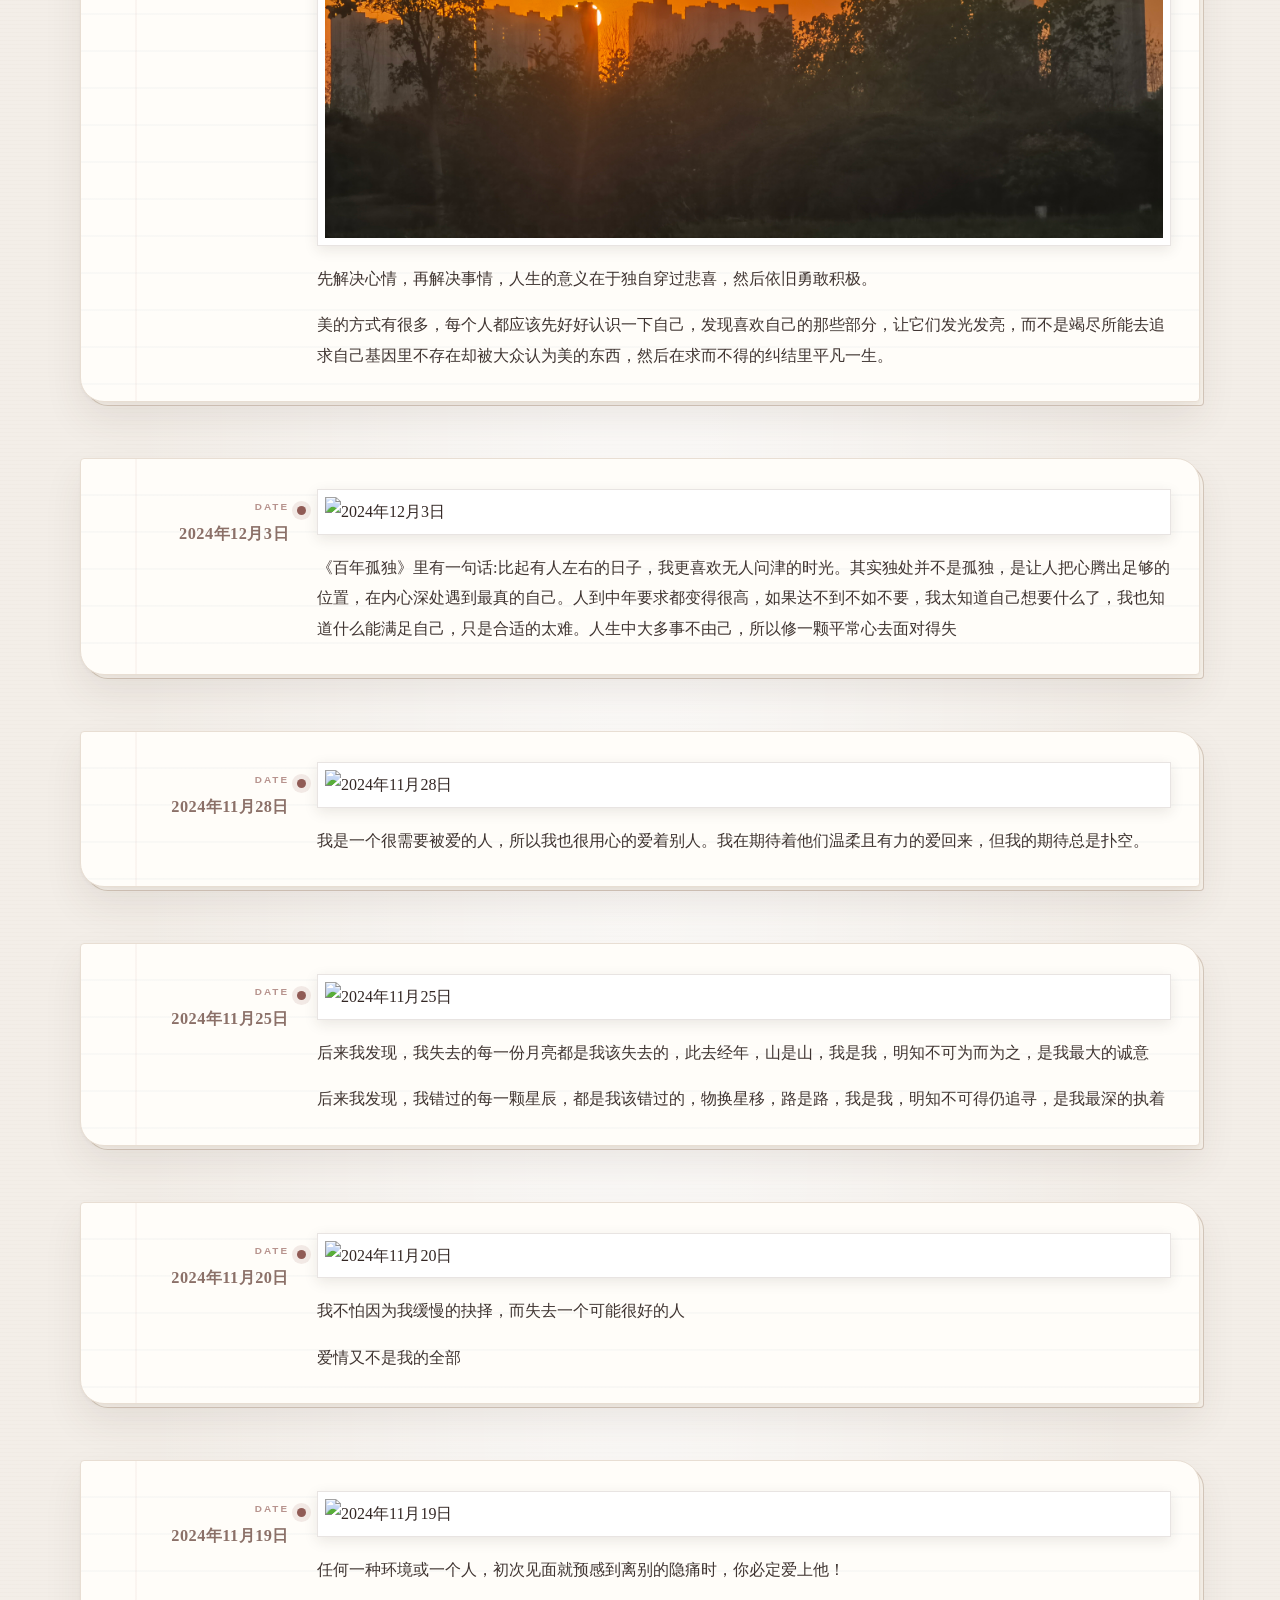
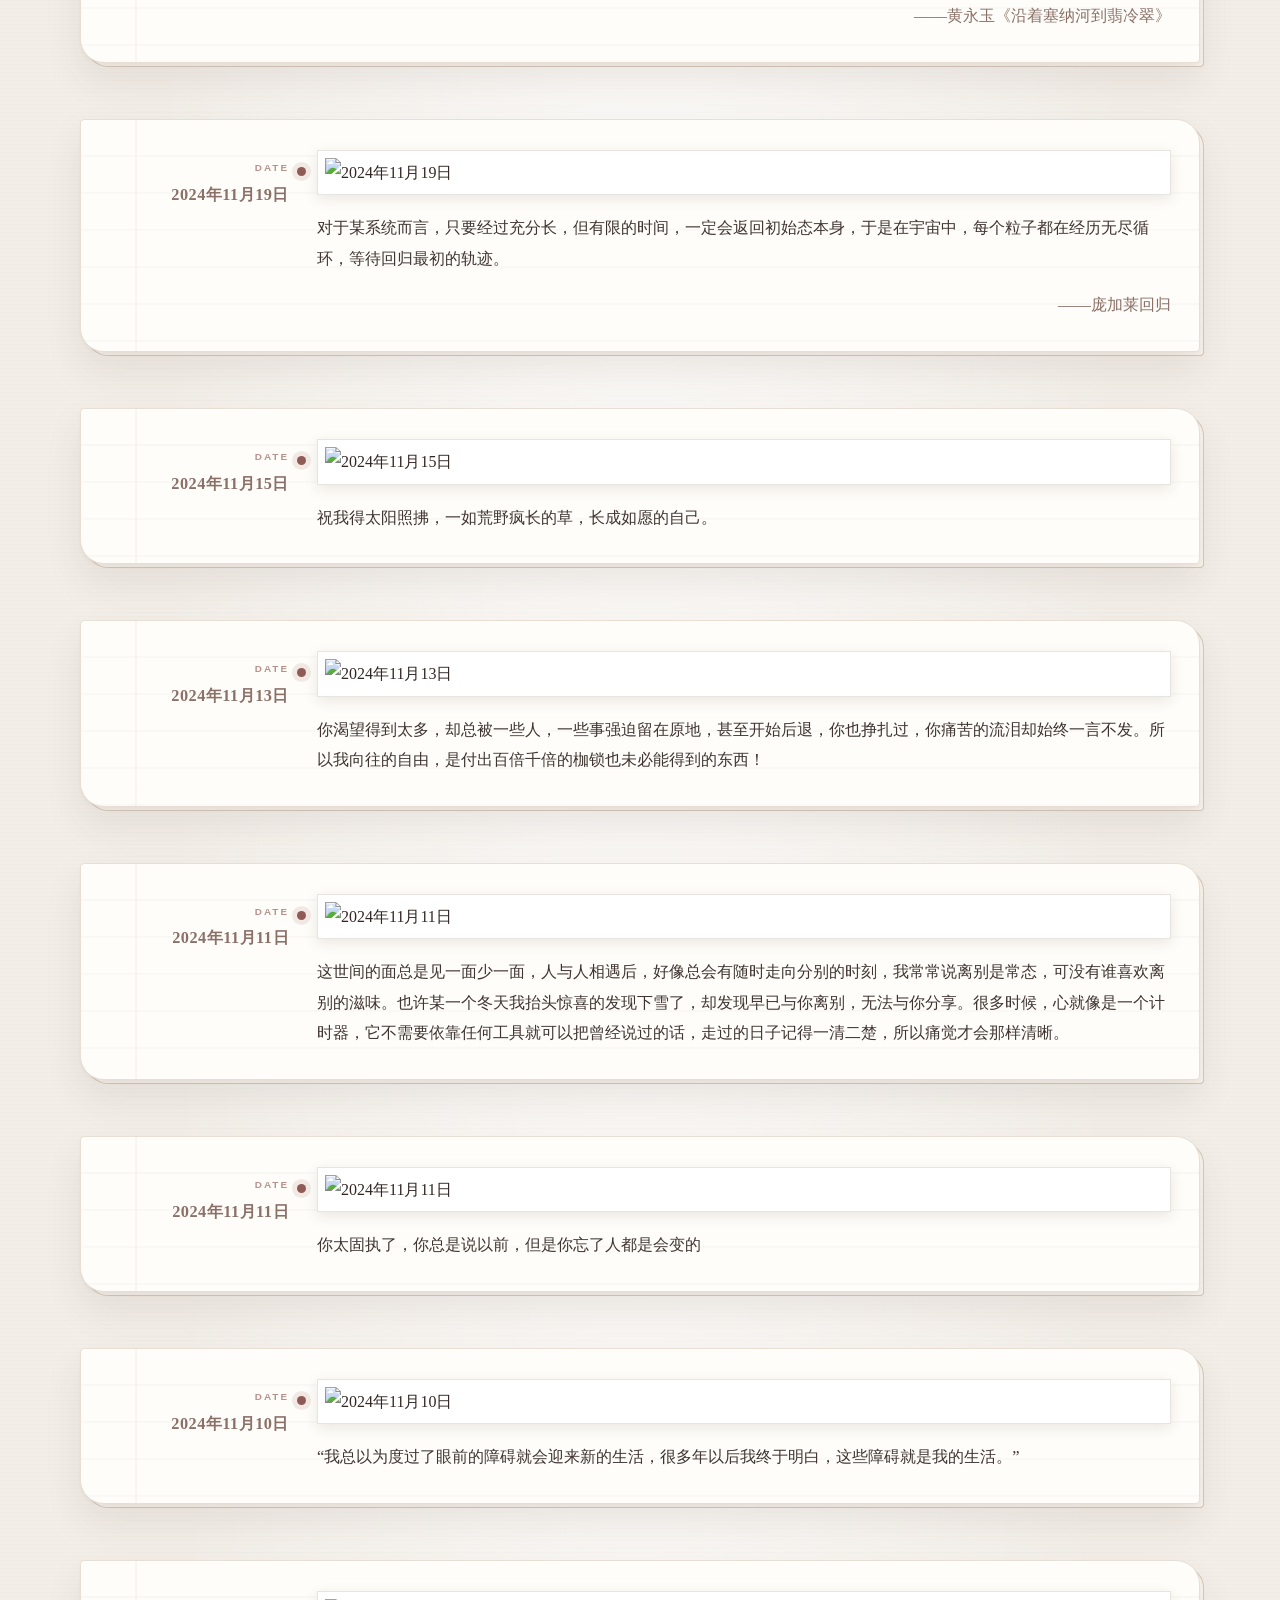
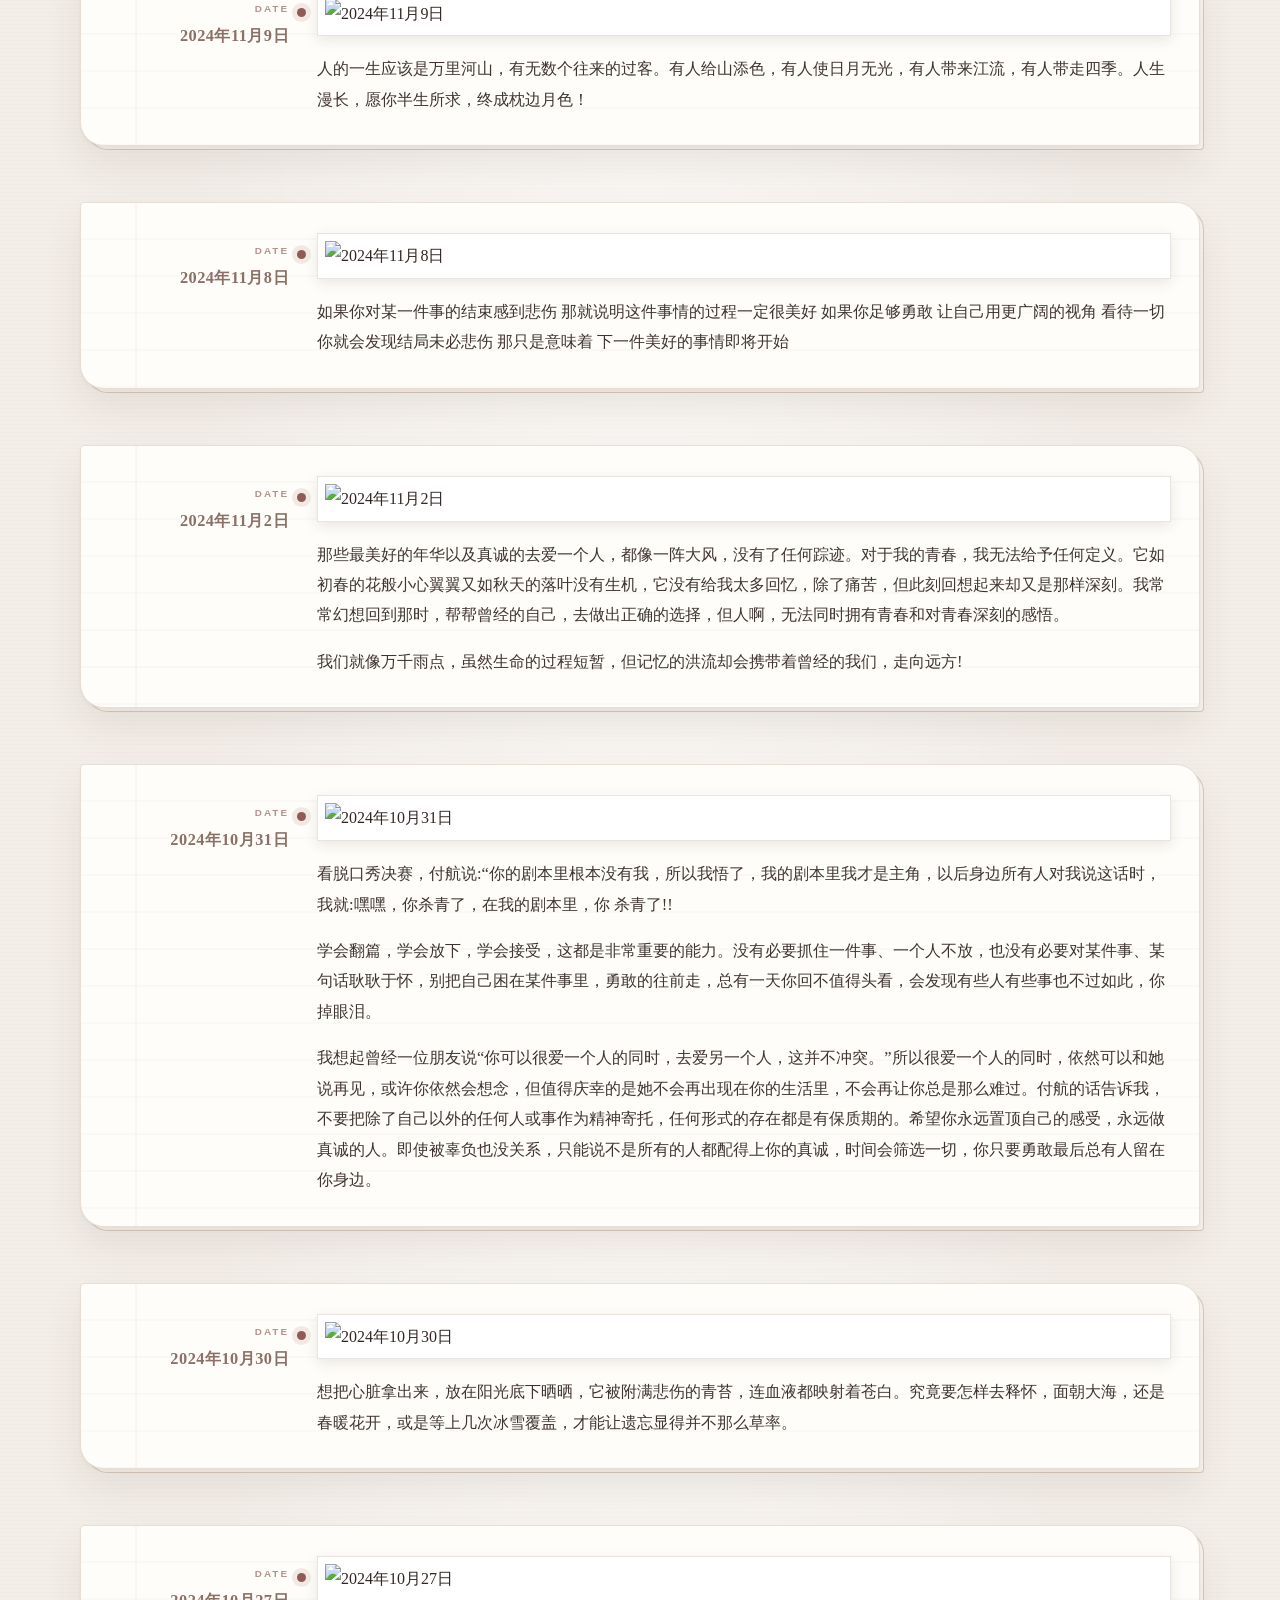
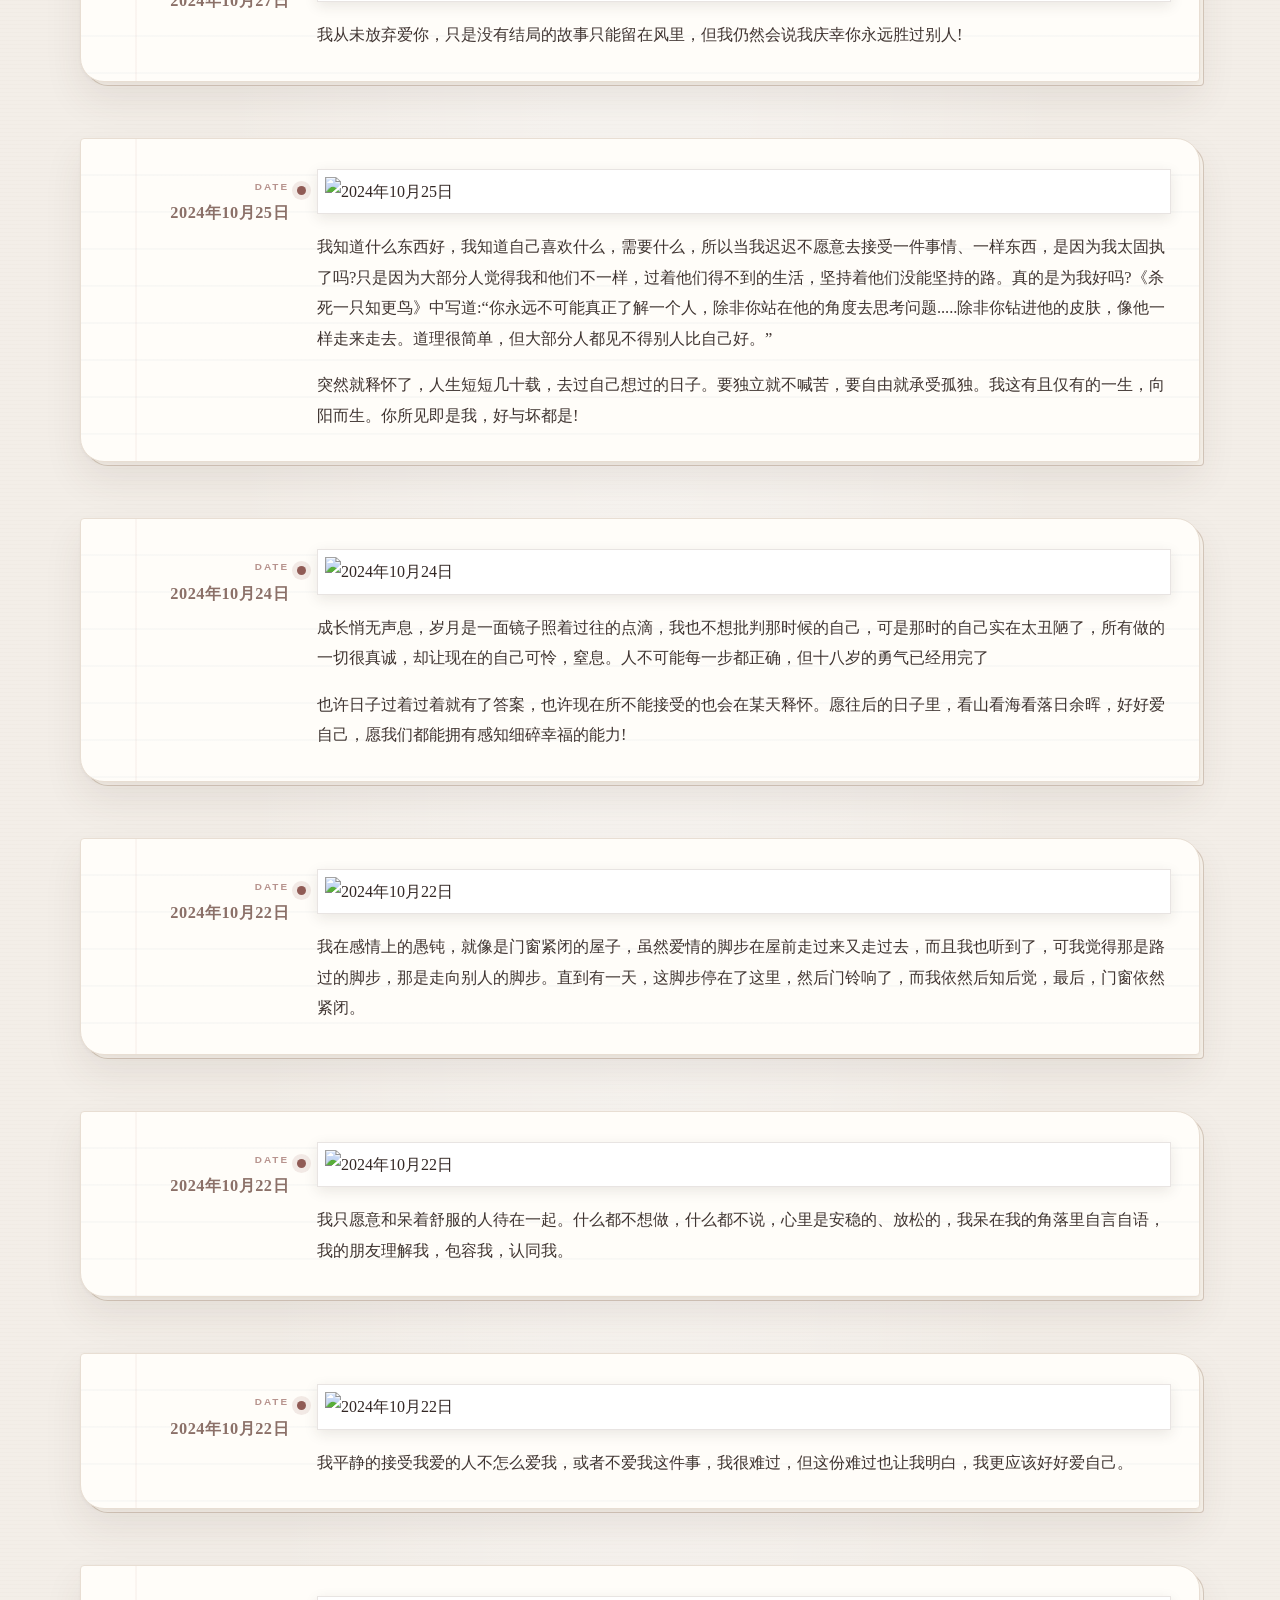
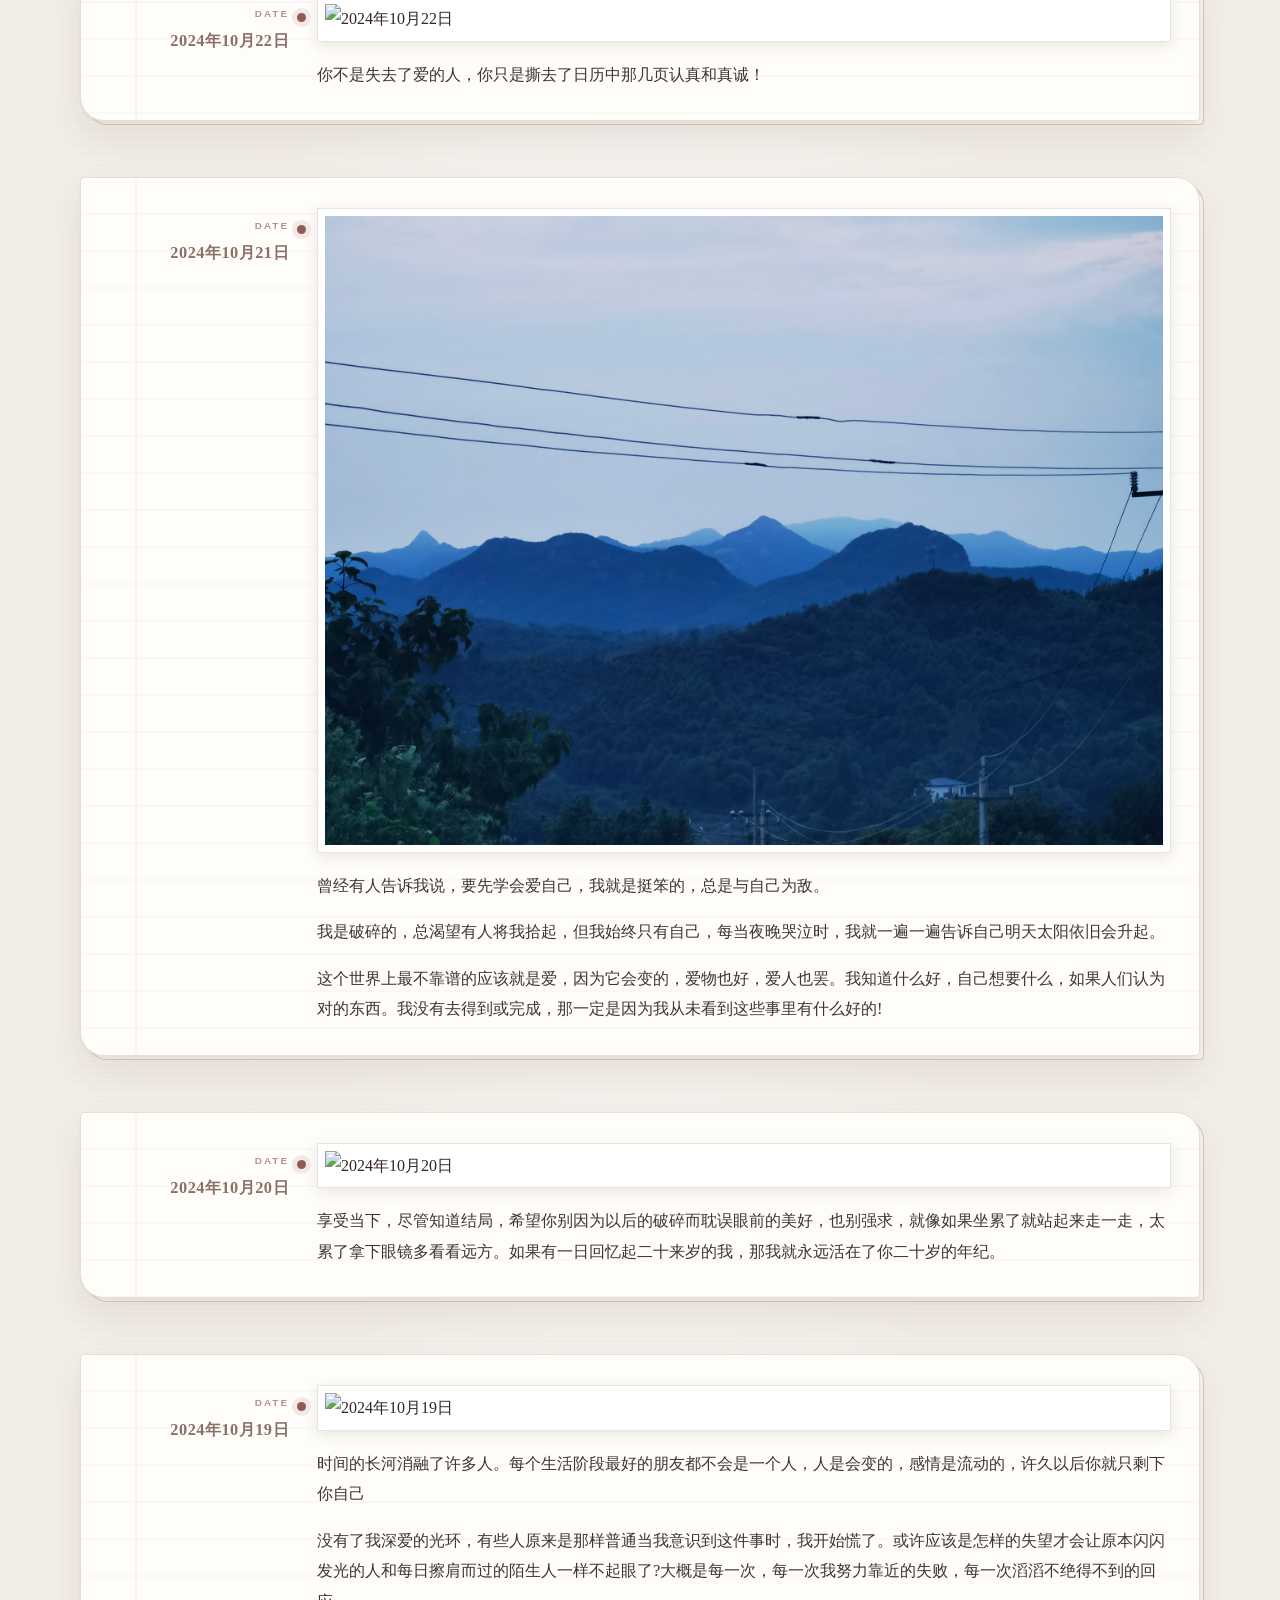
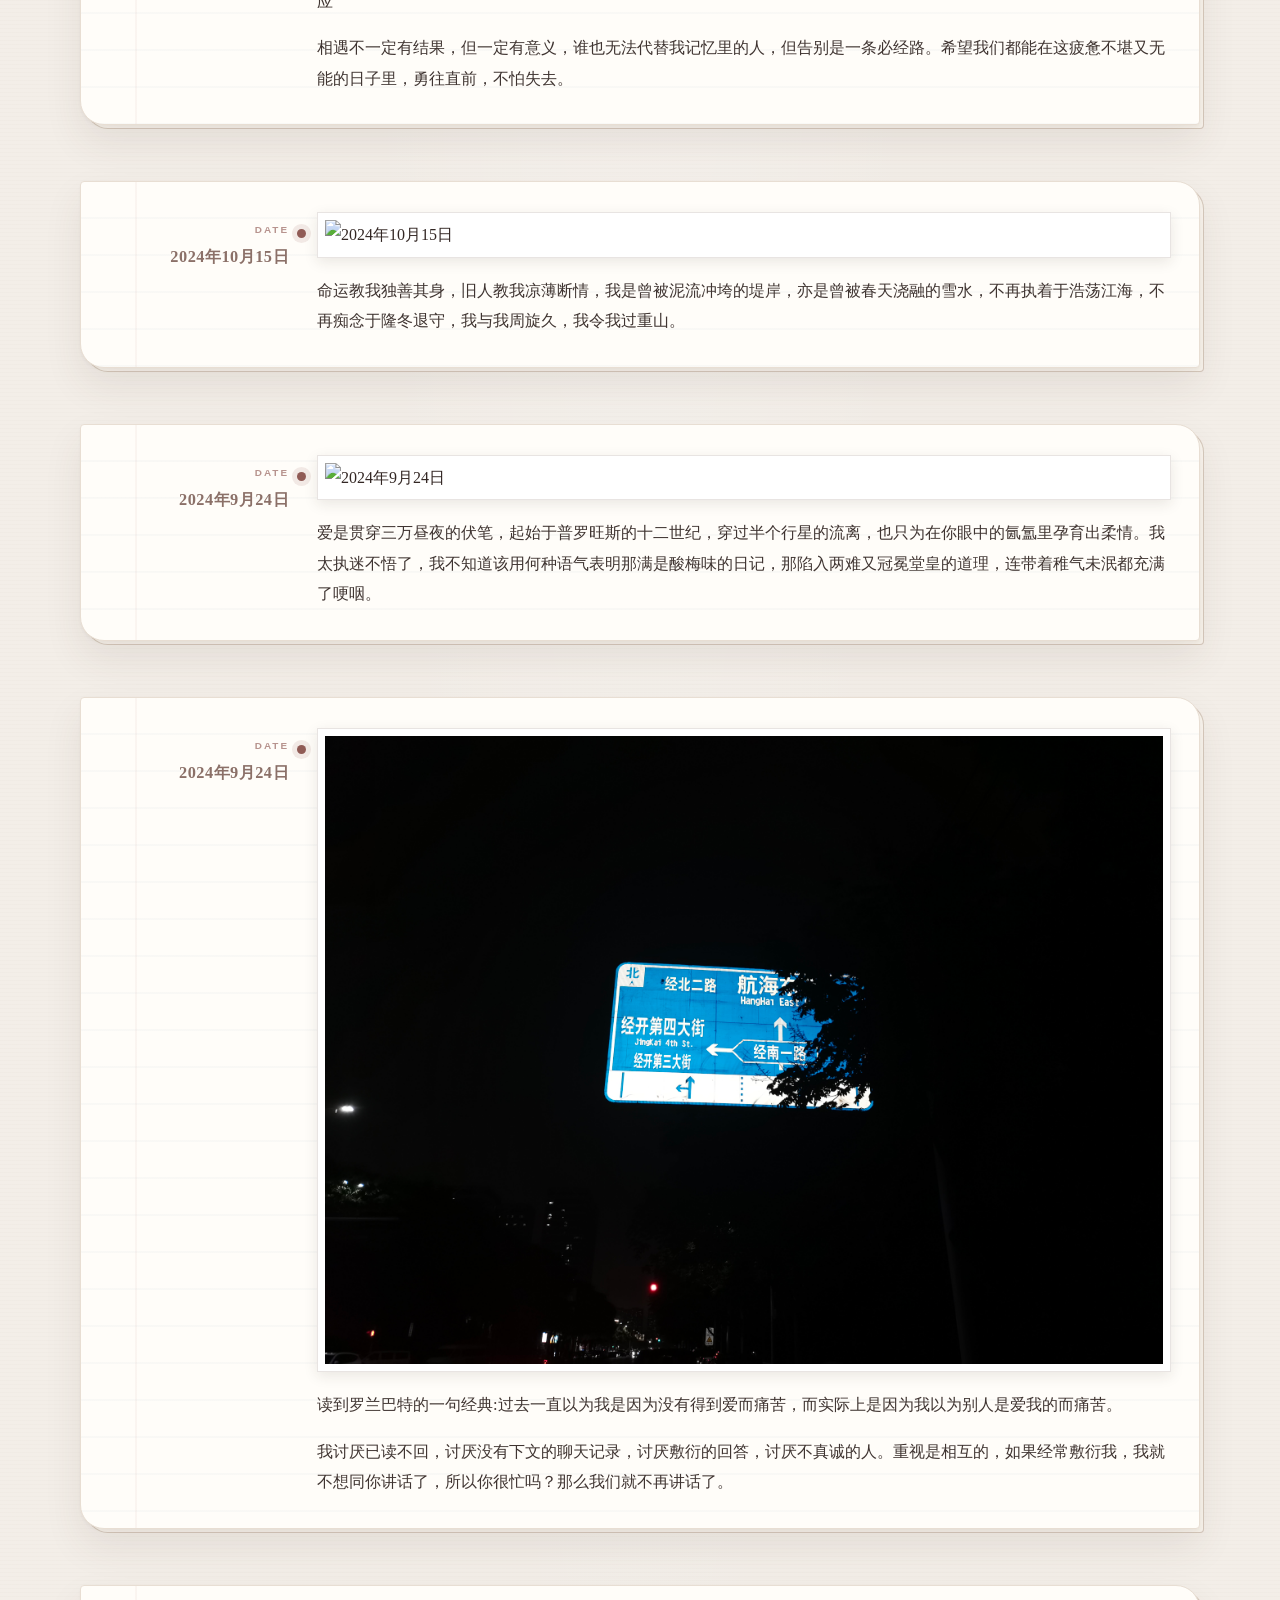
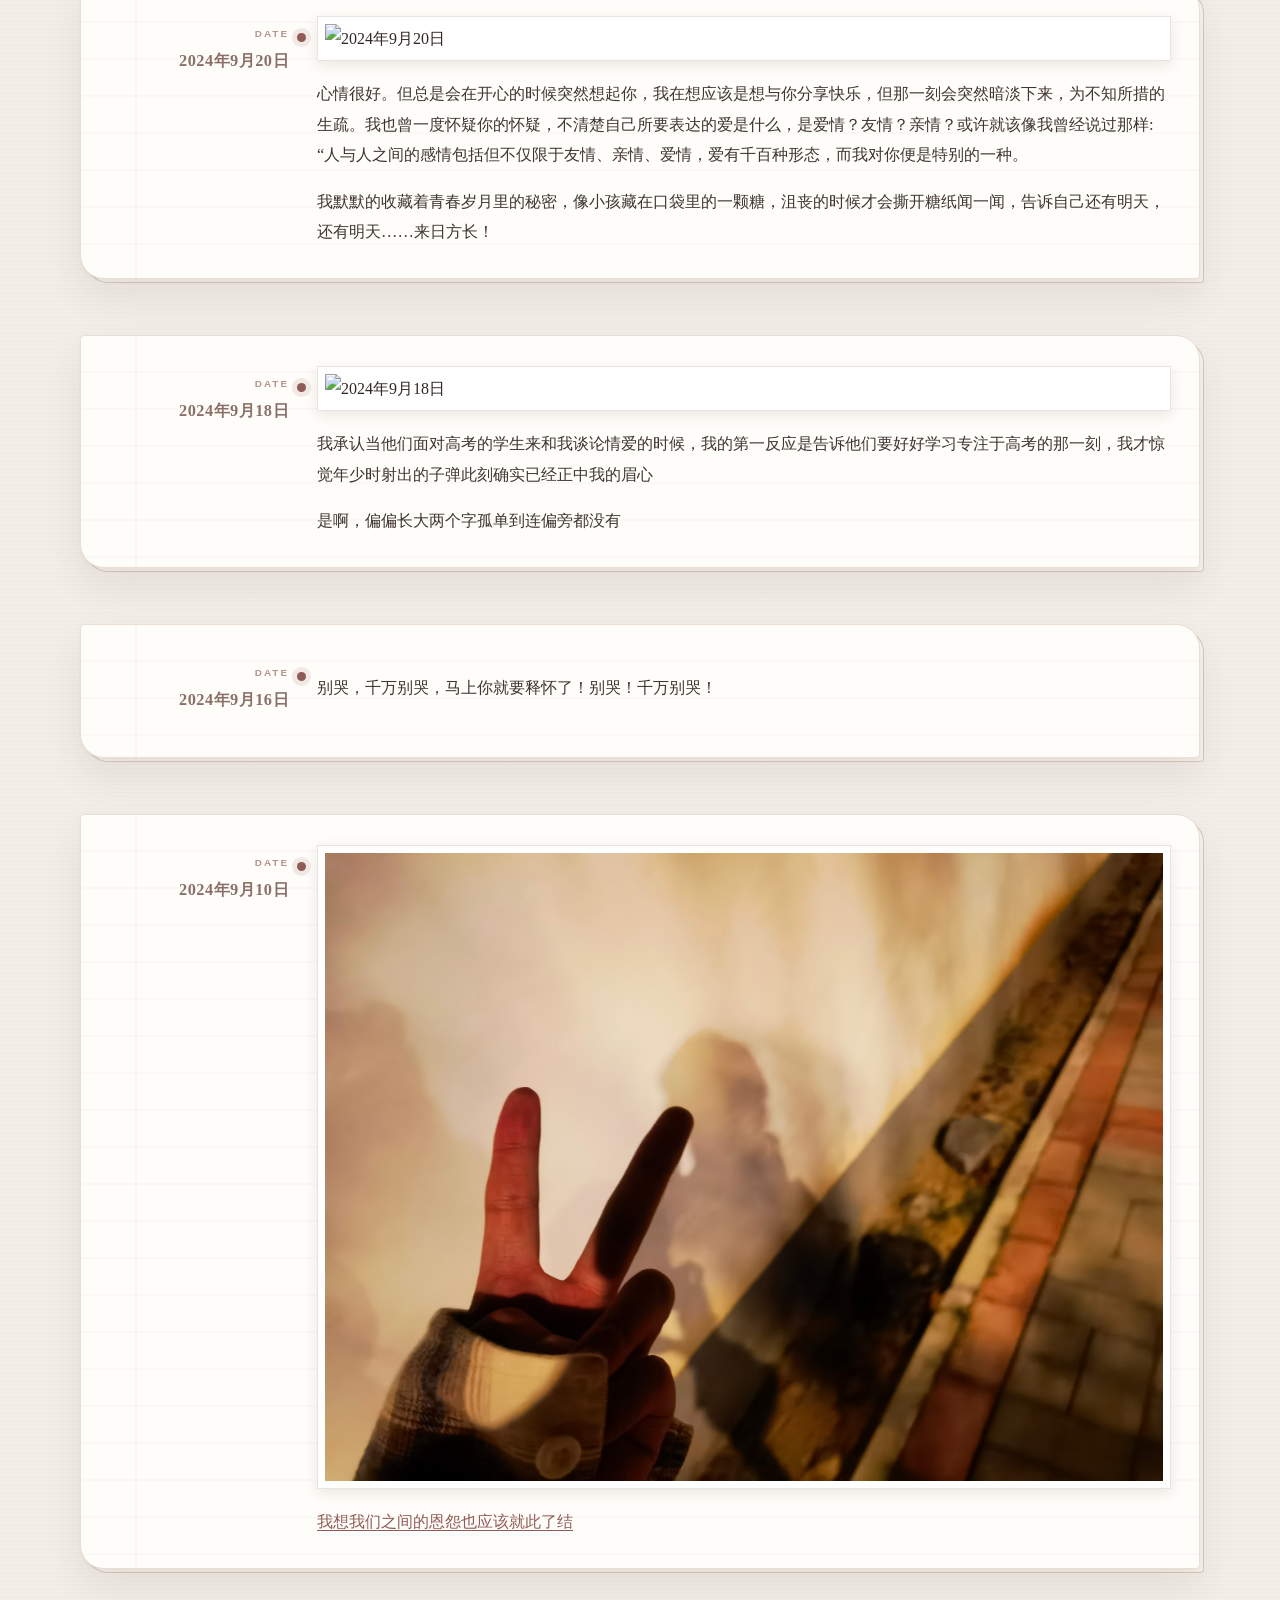
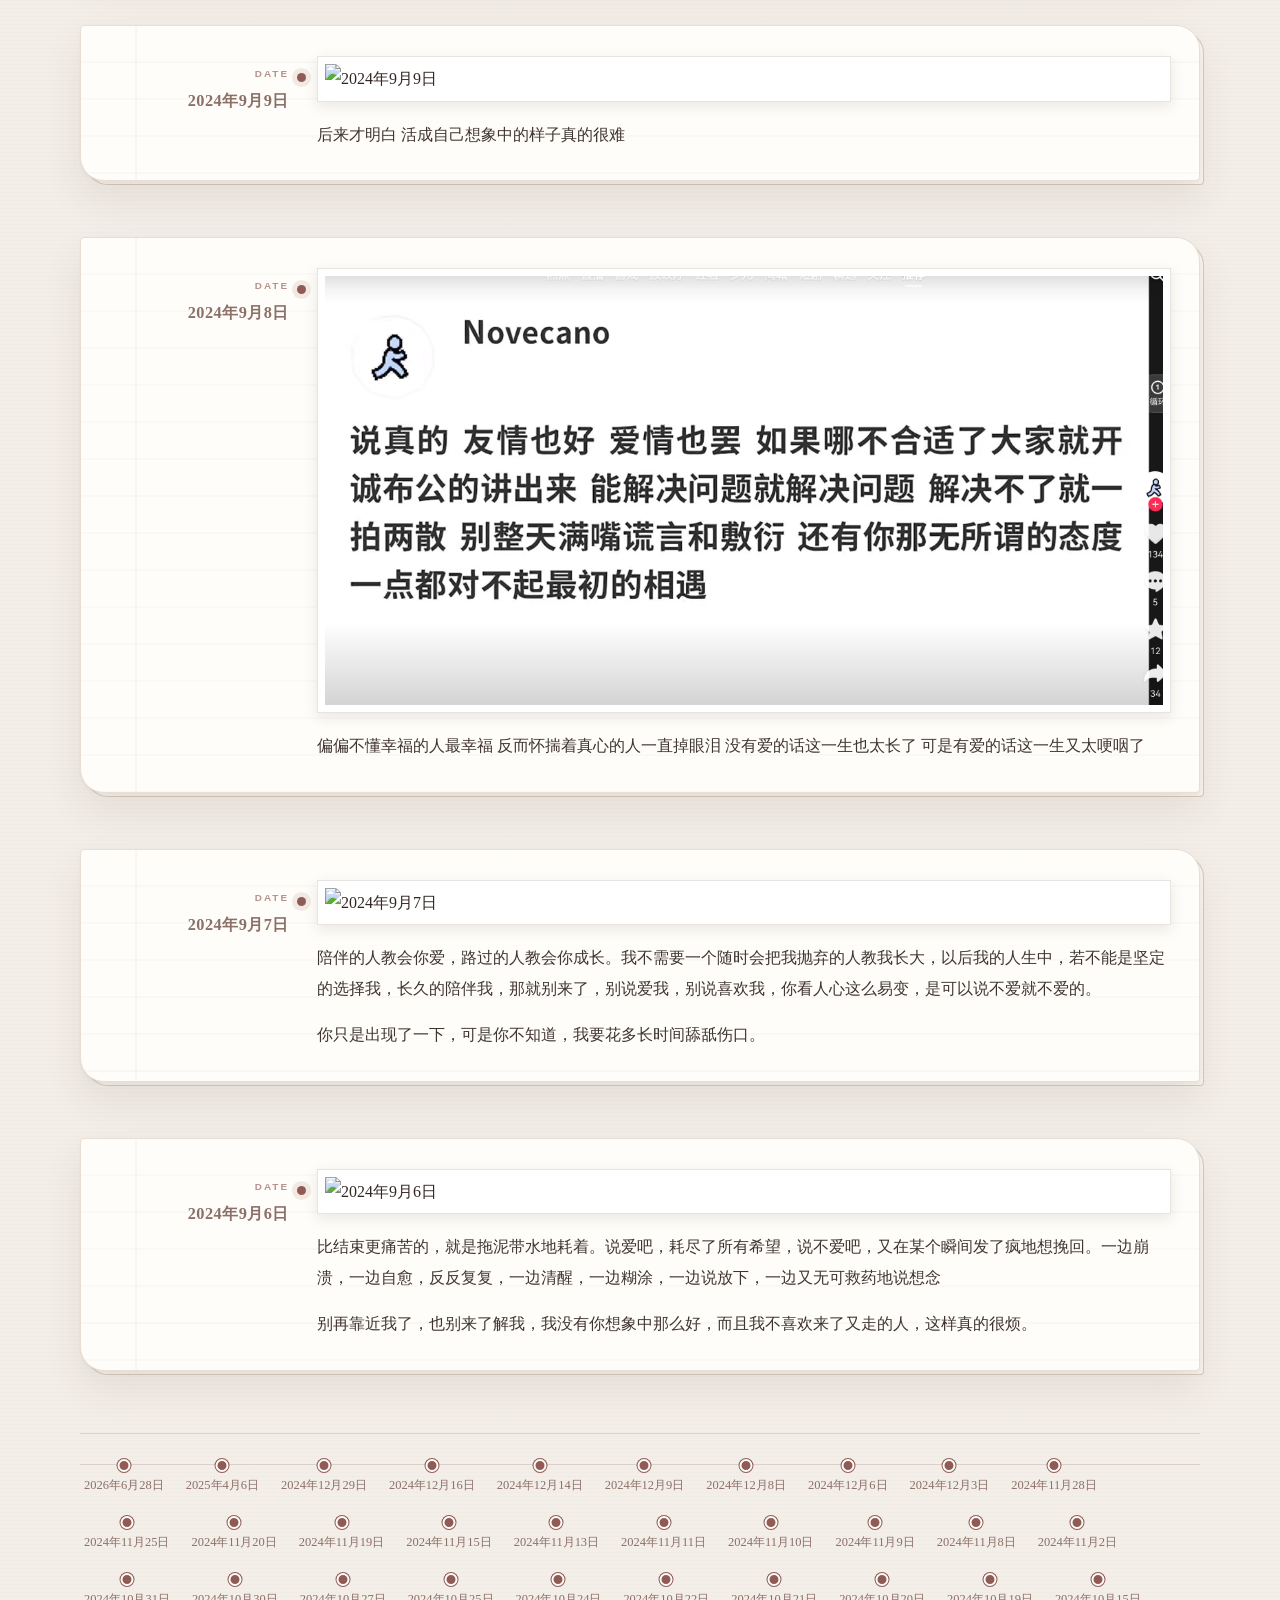
==== commit 3188e26b: "refactor(frontend): group pages/styles/scripts and fix relative paths for repo structure commit" ====
--- a/frontend/index.html
+++ b/frontend/index.html
@@ -3,48 +3,11 @@
   <head>
     <meta charset="utf-8" />
     <meta name="viewport" content="width=device-width, initial-scale=1" />
-    <meta name="theme-color" content="#f5f0ec" />
-    <meta name="description" content="按日期整理的照片与文字记录。" />
-    <title>情绪日记 · 时间线</title>
-    <link rel="stylesheet" href="./styles.css" />
-    <link rel="stylesheet" href="./timeline.css" />
+    <meta http-equiv="refresh" content="0; url=./pages/index.html" />
+    <title>情绪日记</title>
+    <script>window.location.replace('./pages/index.html');</script>
   </head>
   <body>
-    <div class="page-shell">
-      <header class="topbar">
-        <p class="eyebrow">A PERSONAL JOURNAL</p>
-        <h1>情绪日记</h1>
-        <p class="subtitle">照片与文字，记下走过的日子</p>
-      </header>
-
-      <section class="controls" aria-label="日记筛选">
-        <label class="month-filter">
-          <span>按月份查看</span>
-          <select id="month-filter" aria-label="按月份筛选"></select>
-        </label>
-        <p id="page-status" class="page-status" aria-live="polite"></p>
-      </section>
-
-      <div class="journal-layout">
-        <main id="timeline" class="timeline" aria-live="polite"></main>
-        <nav id="date-timeline" class="date-timeline" aria-label="日记日期时间线"></nav>
-      </div>
-
-      <p class="editor-link-wrap">
-        <a class="editor-link" href="./editor.html">新增日记卡片</a>
-      </p>
-
-      <footer class="footer">内容来自仓库中的 README.md</footer>
-    </div>
-
-    <dialog id="lightbox" class="lightbox" aria-label="照片预览">
-      <button id="lightbox-close" class="lightbox-close" type="button" aria-label="关闭照片预览">×</button>
-      <button id="lightbox-prev" class="lightbox-arrow lightbox-prev" type="button" aria-label="上一张照片">‹</button>
-      <img id="lightbox-image" alt="照片放大预览" />
-      <button id="lightbox-next" class="lightbox-arrow lightbox-next" type="button" aria-label="下一张照片">›</button>
-      <p id="lightbox-caption" class="lightbox-caption"></p>
-    </dialog>
-
-    <script src="./script.js" defer></script>
+    <p>正在打开<a href="./pages/index.html">情绪日记</a>…</p>
   </body>
 </html>
